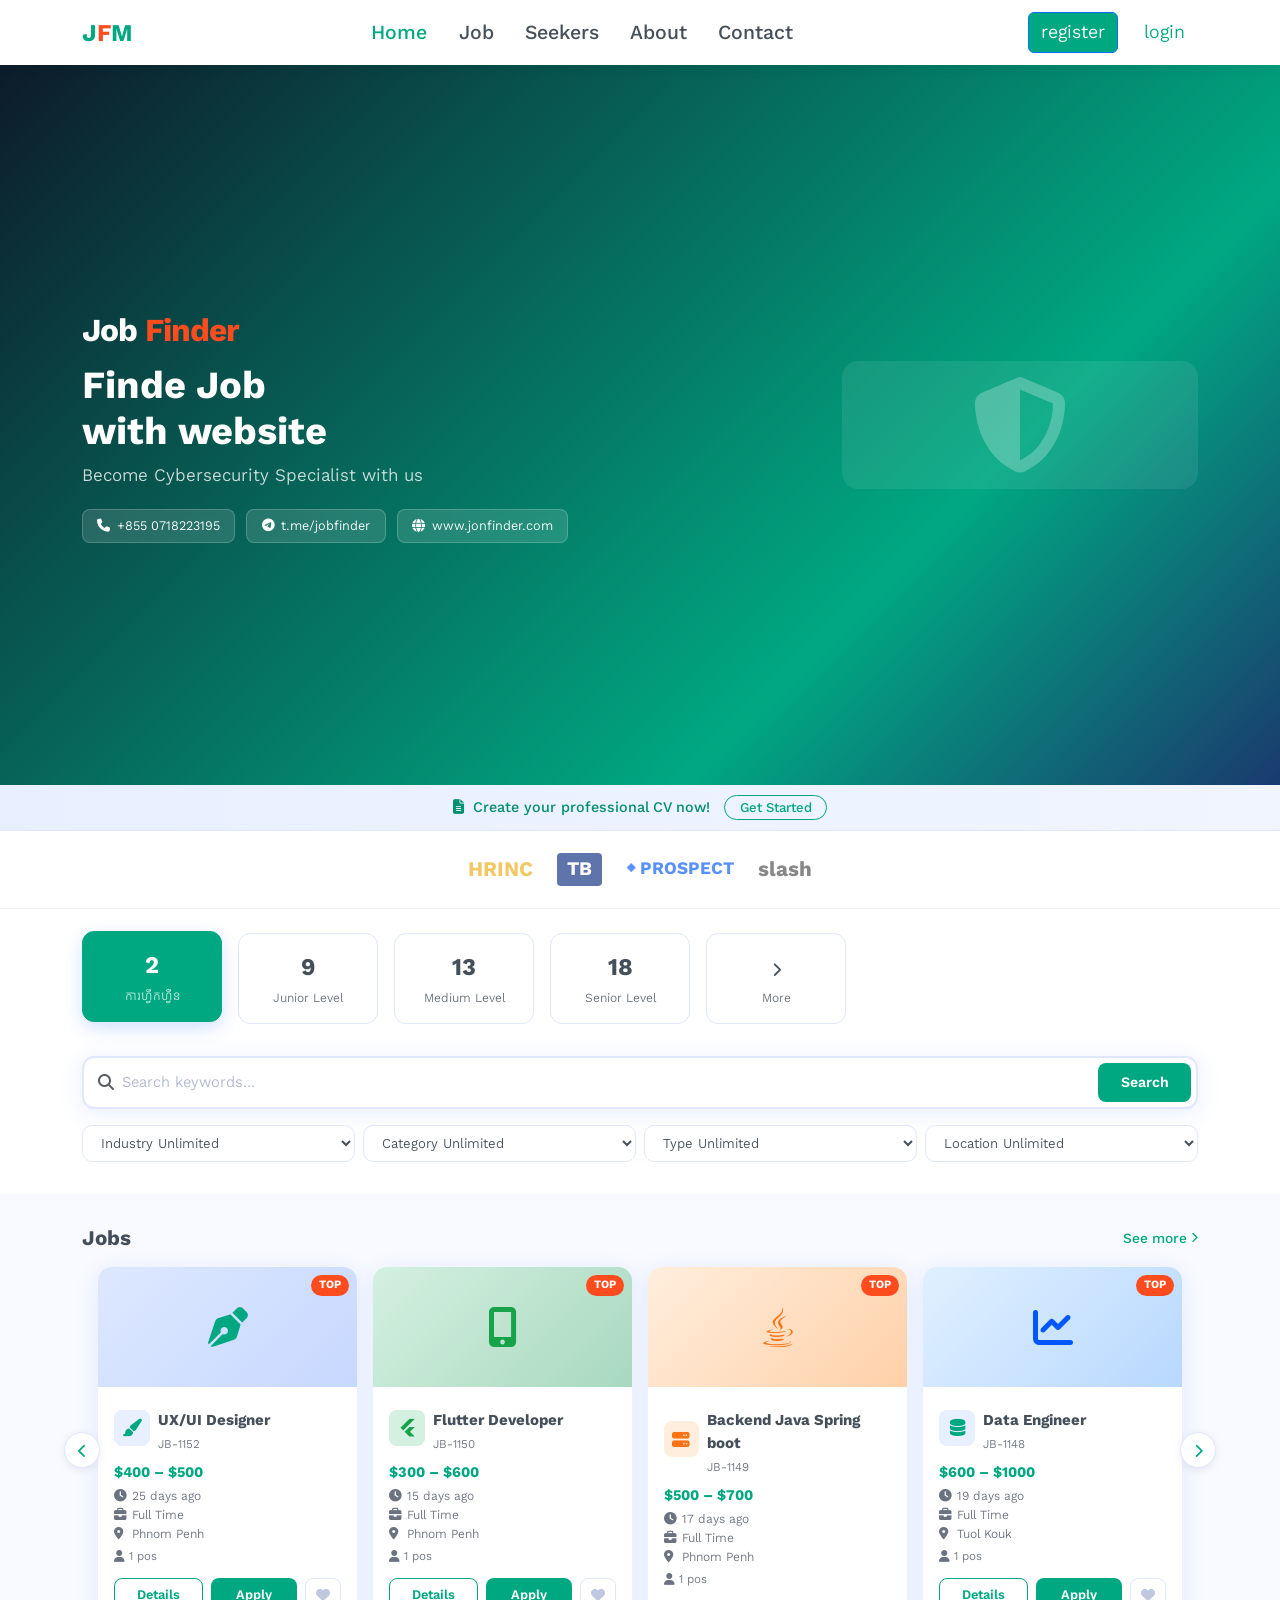
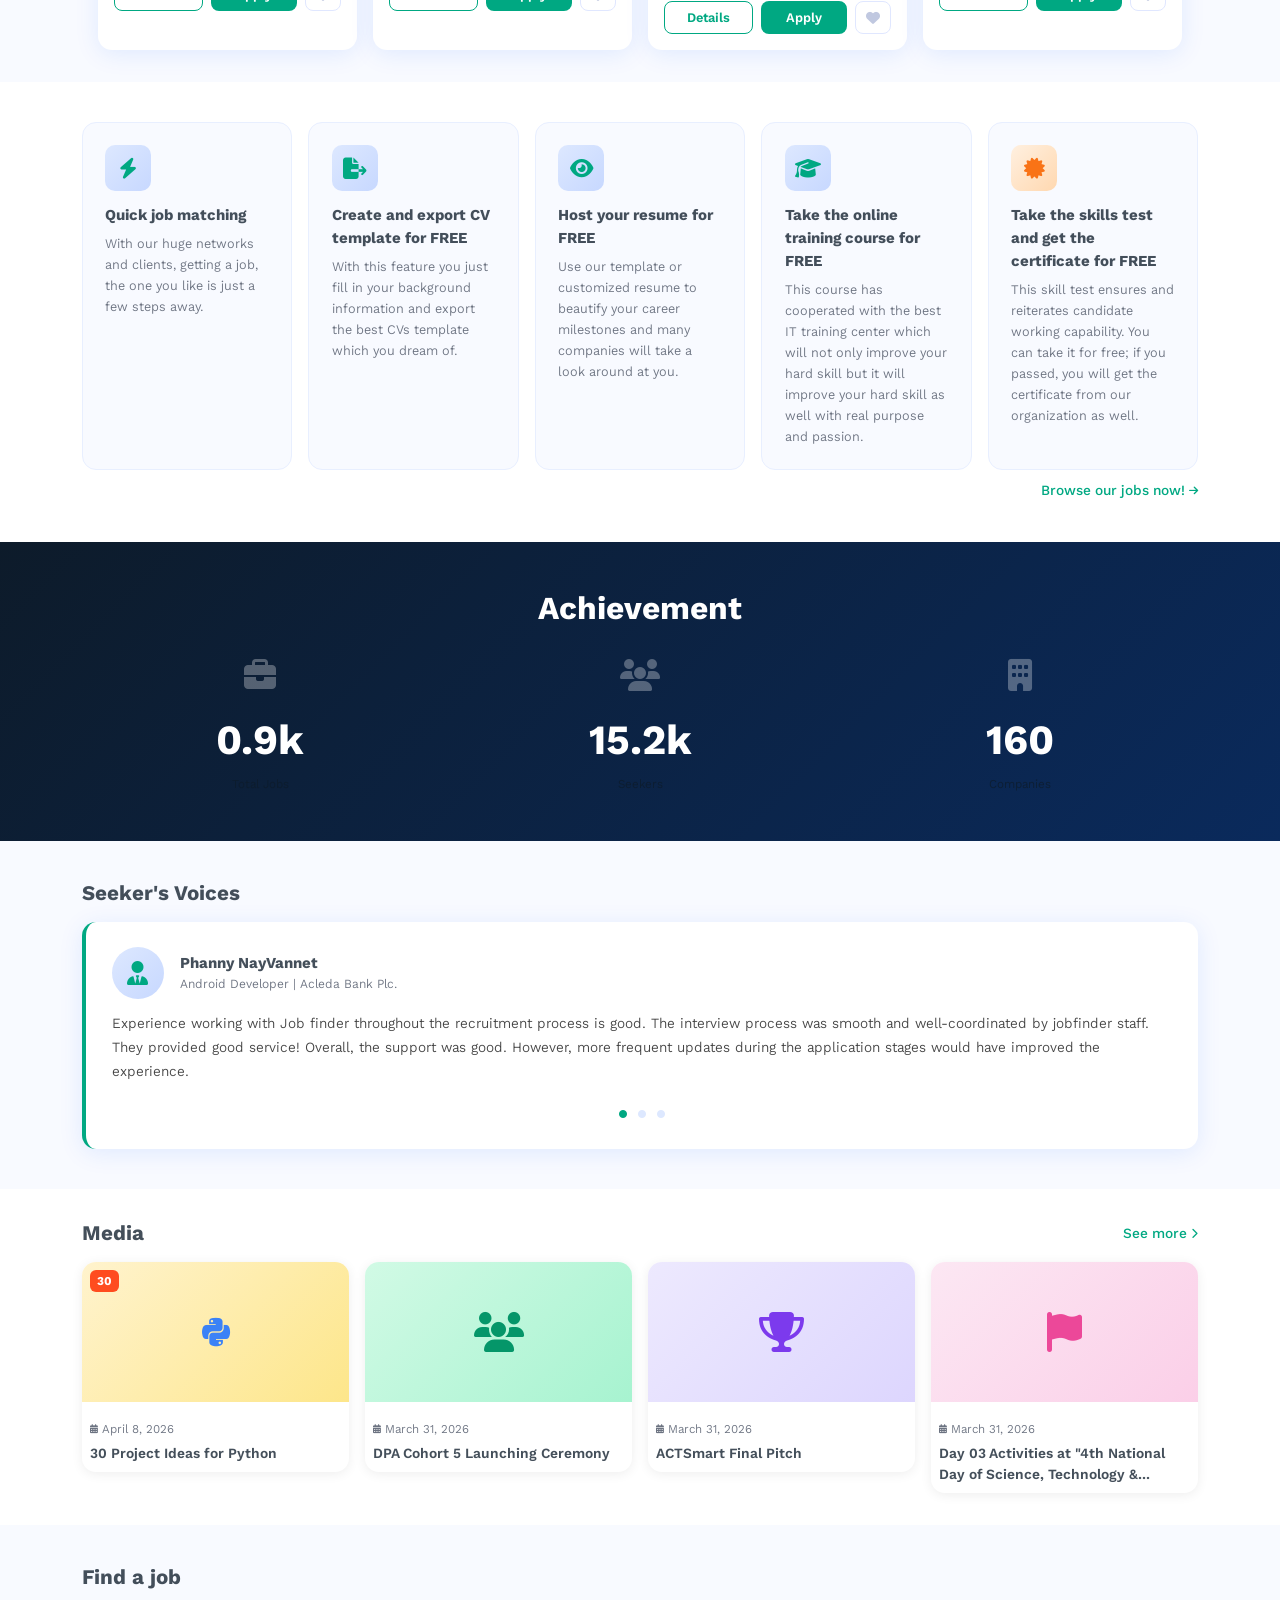
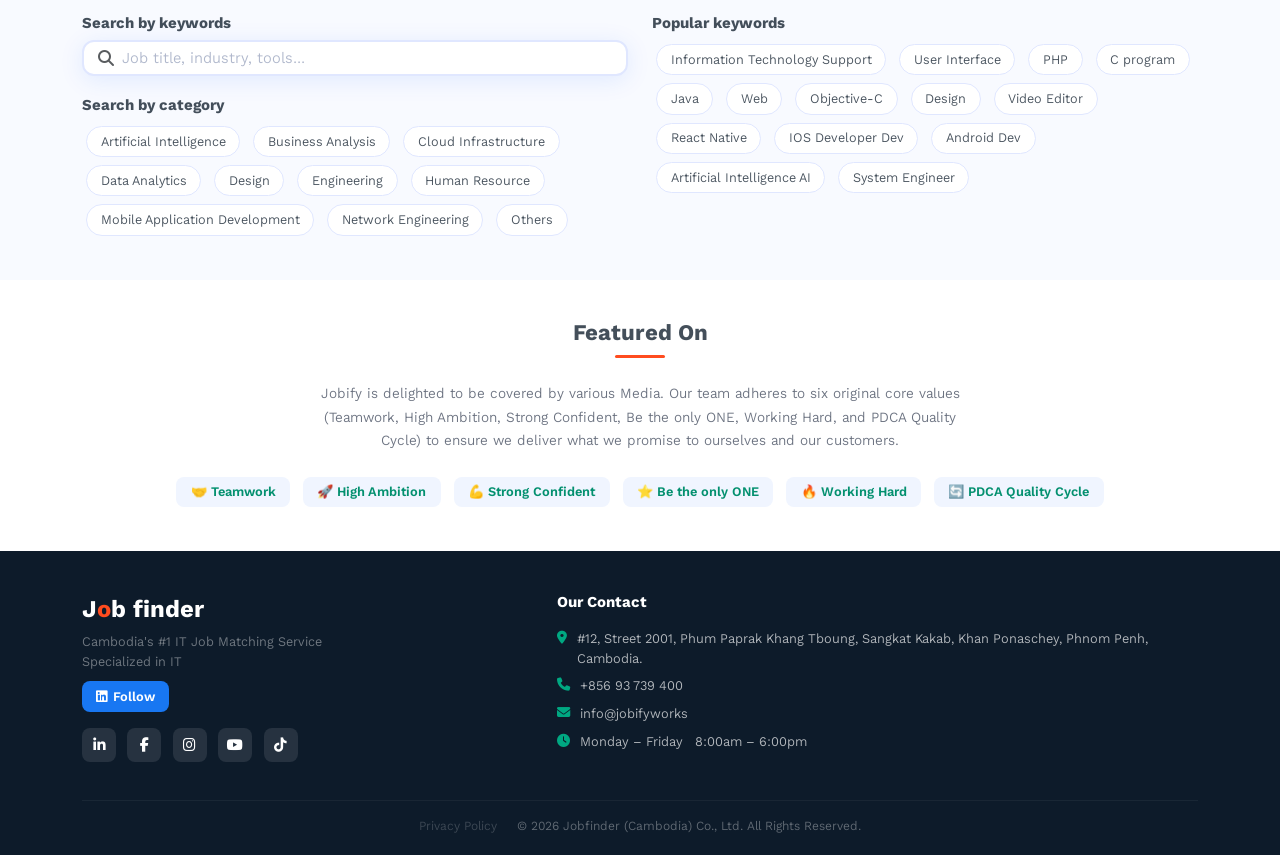
==== frontend/index.html @ 3c8d3098 "update ui" ====
<!DOCTYPE html>
<html lang="km">

<head>
  <meta charset="UTF-8" />
  <meta name="viewport" content="width=device-width, initial-scale=1.0" />
  <title>Jobfinder</title>
  <link href="https://cdn.jsdelivr.net/npm/bootstrap@5.3.3/dist/css/bootstrap.min.css" rel="stylesheet" />
  <link href="https://cdnjs.cloudflare.com/ajax/libs/font-awesome/6.5.0/css/all.min.css" rel="stylesheet" />
  <link
    href="https://fonts.googleapis.com/css2?family=Hanuman:wght@400;700;900&family=Kantumruy+Pro:wght@300;400;500;600;700&display=swap"
    rel="stylesheet" />
  <link rel="stylesheet" href="asset/css/style.css">
</head>

<body>

  <!-- ══════════════ NAVBAR ══════════════ -->
  <nav class="navbar navbar-expand-lg">
    <div class="container">
      <a class="navbar-brand" href="#">
        <span style="font-size:1.5rem;font-weight:900;color:var(--primary);">J<span
            style="color:var(--accent);">F</span>M</span>
      </a>
      <button class="navbar-toggler border-0" type="button" data-bs-toggle="collapse" data-bs-target="#navMain">
        <span class="navbar-toggler-icon"></span>
      </button>
      <div class="collapse navbar-collapse" id="navMain">
        <ul class="navbar-nav mx-auto gap-1">
          <li class="nav-item"><a class="nav-link active text-secondary fs-5" href="#">Home</a></li>
          <li class="nav-item ">
            <a class="nav-link  fs-5" href="asset/page/job.html" >Job</a>
          </li>
          <li class="nav-item ">
            <a class="nav-link fs-5 text-secondary" href="asset/page/seekers.html" >Seekers</a>
          </li>
          <li class="nav-item "><a class="nav-link fs-5" href="asset/page/about.html">About</a></li>
          <li class="nav-item fs-4"><a class="nav-link fs-5" href="asset/page/contact.html">Contact</a></li>
        </ul>
        <div class="navbar-icons d-flex align-items-center">
          <a href="#" class="btn btn-primary text-while" style="color: white !important;">register</a>
          <a href="#" class="btn text-primary">login</a>
        </div>
      </div>
    </div>
  </nav>

  <!-- ══════════════ HERO BANNER ══════════════ -->
  <section class="hero-banner">
    <div class="container">
      <div class="row align-items-center">
        <div class="col-lg-8">
          <div class="hero-logo mb-2">Job<span> Finder</span></div>
          <h1 class="hero-tagline">Finde Job<br />with website</h1>
          <p class="hero-sub mt-2">Become Cybersecurity Specialist with us</p>
          <div class="hero-info">
            <div class="hero-info-item"><i class="fas fa-phone"></i> +855 0718223195</div>
            <div class="hero-info-item"><i class="fab fa-telegram"></i> t.me/jobfinder</div>
            <div class="hero-info-item"><i class="fas fa-globe"></i> www.jonfinder.com</div>
          </div>
        </div>
        <div class="col-lg-4 text-center d-none d-lg-block">
          <div class="hero-img-block">
            <i class="fas fa-shield-halved"></i>
          </div>
        </div>
      </div>
    </div>
  </section>

  <!-- ══════════════ CV BANNER ══════════════ -->
  <div class="cv-banner">
    <i class="fas fa-file-alt me-1"></i> Create your professional CV now!
    <a href="#">Get Started</a>
  </div>

  <!-- ══════════════ PARTNERS ══════════════ -->
  <section class="partners-bar">
    <div class="container">
      <div class="d-flex align-items-center justify-content-center flex-wrap gap-4">
        <div style="font-size:1.3rem;font-weight:900;color:#e8a500;opacity:.6;">HRINC</div>
        <div
          style="font-size:1.2rem;font-weight:800;background:#1e3a8a;color:#fff;padding:2px 10px;border-radius:4px;opacity:.7;">
          TB</div>
        <div style="font-size:1.1rem;font-weight:800;color:#0057ff;opacity:.65;">◆ PROSPECT</div>
        <div style="font-size:1.3rem;font-weight:900;color:#111;opacity:.5;">slash</div>
      </div>
    </div>
  </section>

  <!-- ══════════════ CATEGORIES ══════════════ -->
  <section class="cat-pills">
    <div class="container">
      <div class="d-flex flex-wrap gap-3 justify-content-start">
        <div class="cat-pill active">
          <span class="count">2</span>
          <span class="label">ការហ្វឹកហ្វឺន</span>
        </div>
        <div class="cat-pill">
          <span class="count">9</span>
          <span class="label">Junior Level</span>
        </div>
        <div class="cat-pill">
          <span class="count">13</span>
          <span class="label">Medium Level</span>
        </div>
        <div class="cat-pill">
          <span class="count">18</span>
          <span class="label">Senior Level</span>
        </div>
        <div class="cat-pill">
          <span class="count"><i class="fas fa-chevron-right" style="font-size:.9rem"></i></span>
          <span class="label">More</span>
        </div>
      </div>
    </div>
  </section>

  <!-- ══════════════ SEARCH ══════════════ -->
  <section class="search-section">
    <div class="container">
      <div class="search-bar">
        <i class="fas fa-search text-muted me-2"></i>
        <input type="text" placeholder="Search keywords..." />
        <button class="btn-search">Search</button>
      </div>
      <div class="filter-row">
        <div class="row g-2">
          <div class="col-6 col-md-3">
            <select class="filter-select w-100">
              <option>Industry Unlimited</option>
              <option>Information Technology</option>
              <option>Finance & Banking</option>
              <option>Education</option>
            </select>
          </div>
          <div class="col-6 col-md-3">
            <select class="filter-select w-100">
              <option>Category Unlimited</option>
              <option>Software Development</option>
              <option>Data Analysis</option>
              <option>Design</option>
            </select>
          </div>
          <div class="col-6 col-md-3">
            <select class="filter-select w-100">
              <option>Type Unlimited</option>
              <option>Full Time</option>
              <option>Part Time</option>
              <option>Internship</option>
            </select>
          </div>
          <div class="col-6 col-md-3">
            <select class="filter-select w-100">
              <option>Location Unlimited</option>
              <option>Phnom Penh</option>
              <option>Siem Reap</option>
              <option>Battambang</option>
            </select>
          </div>
        </div>
      </div>
    </div>
  </section>

  <!-- ══════════════ JOBS ══════════════ -->
  <section class="jobs-section">
    <div class="container">
      <div class="d-flex align-items-center justify-content-between mb-3">
        <h2 class="section-title mb-0">Jobs</h2>
        <a href="#" class="see-more">See more <i class="fas fa-chevron-right fa-xs"></i></a>
      </div>
      <div class="jobs-carousel-wrapper px-3">
        <div class="carousel-arrow left"><i class="fas fa-chevron-left fa-sm"></i></div>
        <div class="row g-3">
          <!-- Job 1 -->
          <div class="col-6 col-md-4 col-lg-3">
            <div class="job-card">
              <div class="job-card-img">
                <i class="fas fa-pen-nib"></i>
                <span class="job-badge top">TOP</span>
              </div>
              <div class="job-card-body">
                <div class="d-flex align-items-center gap-2">
                  <div class="job-company-logo"><i class="fas fa-paint-brush"></i></div>
                  <div>
                    <div class="job-title">UX/UI Designer</div>
                    <div class="job-id">JB-1152</div>
                  </div>
                </div>
                <div class="job-salary mt-2">$400 – $500</div>
                <div class="job-meta mt-1">
                  <div><i class="fas fa-clock"></i> 25 days ago</div>
                  <div><i class="fas fa-briefcase"></i> Full Time</div>
                  <div><i class="fas fa-map-marker-alt"></i> Phnom Penh</div>
                </div>
                <div class="d-flex align-items-center gap-1 mt-1" style="font-size:.75rem;color:var(--gray)">
                  <i class="fas fa-user"></i> 1 pos
                </div>
                <div class="job-actions">
                  <button class="btn-detail">Details</button>
                  <button class="btn-apply">Apply</button>
                  <button class="heart-btn"><i class="fas fa-heart fa-sm"></i></button>
                </div>
              </div>
            </div>
          </div>
          <!-- Job 2 -->
          <div class="col-6 col-md-4 col-lg-3">
            <div class="job-card">
              <div class="job-card-img" style="background:linear-gradient(135deg,#d4f0e0,#a8d8c0);">
                <i class="fas fa-mobile-alt" style="color:#16a34a"></i>
                <span class="job-badge top">TOP</span>
              </div>
              <div class="job-card-body">
                <div class="d-flex align-items-center gap-2">
                  <div class="job-company-logo" style="background:#d4f0e0;color:#16a34a;"><i class="fab fa-flutter"></i>
                  </div>
                  <div>
                    <div class="job-title">Flutter Developer</div>
                    <div class="job-id">JB-1150</div>
                  </div>
                </div>
                <div class="job-salary mt-2">$300 – $600</div>
                <div class="job-meta mt-1">
                  <div><i class="fas fa-clock"></i> 15 days ago</div>
                  <div><i class="fas fa-briefcase"></i> Full Time</div>
                  <div><i class="fas fa-map-marker-alt"></i> Phnom Penh</div>
                </div>
                <div class="d-flex align-items-center gap-1 mt-1" style="font-size:.75rem;color:var(--gray)">
                  <i class="fas fa-user"></i> 1 pos
                </div>
                <div class="job-actions">
                  <button class="btn-detail">Details</button>
                  <button class="btn-apply">Apply</button>
                  <button class="heart-btn"><i class="fas fa-heart fa-sm"></i></button>
                </div>
              </div>
            </div>
          </div>
          <!-- Job 3 -->
          <div class="col-6 col-md-4 col-lg-3">
            <div class="job-card">
              <div class="job-card-img" style="background:linear-gradient(135deg,#ffeedd,#ffd0a8);">
                <i class="fab fa-java" style="color:#f97316"></i>
                <span class="job-badge top">TOP</span>
              </div>
              <div class="job-card-body">
                <div class="d-flex align-items-center gap-2">
                  <div class="job-company-logo" style="background:#ffeedd;color:#f97316;"><i class="fas fa-server"></i>
                  </div>
                  <div>
                    <div class="job-title">Backend Java Spring boot</div>
                    <div class="job-id">JB-1149</div>
                  </div>
                </div>
                <div class="job-salary mt-2">$500 – $700</div>
                <div class="job-meta mt-1">
                  <div><i class="fas fa-clock"></i> 17 days ago</div>
                  <div><i class="fas fa-briefcase"></i> Full Time</div>
                  <div><i class="fas fa-map-marker-alt"></i> Phnom Penh</div>
                </div>
                <div class="d-flex align-items-center gap-1 mt-1" style="font-size:.75rem;color:var(--gray)">
                  <i class="fas fa-user"></i> 1 pos
                </div>
                <div class="job-actions">
                  <button class="btn-detail">Details</button>
                  <button class="btn-apply">Apply</button>
                  <button class="heart-btn"><i class="fas fa-heart fa-sm"></i></button>
                </div>
              </div>
            </div>
          </div>
          <!-- Job 4 -->
          <div class="col-6 col-md-4 col-lg-3">
            <div class="job-card">
              <div class="job-card-img" style="background:linear-gradient(135deg,#e0f0ff,#b8d8ff);">
                <i class="fas fa-chart-line" style="color:#0057ff"></i>
                <span class="job-badge top">TOP</span>
              </div>
              <div class="job-card-body">
                <div class="d-flex align-items-center gap-2">
                  <div class="job-company-logo"><i class="fas fa-database"></i></div>
                  <div>
                    <div class="job-title">Data Engineer</div>
                    <div class="job-id">JB-1148</div>
                  </div>
                </div>
                <div class="job-salary mt-2">$600 – $1000</div>
                <div class="job-meta mt-1">
                  <div><i class="fas fa-clock"></i> 19 days ago</div>
                  <div><i class="fas fa-briefcase"></i> Full Time</div>
                  <div><i class="fas fa-map-marker-alt"></i> Tuol Kouk</div>
                </div>
                <div class="d-flex align-items-center gap-1 mt-1" style="font-size:.75rem;color:var(--gray)">
                  <i class="fas fa-user"></i> 1 pos
                </div>
                <div class="job-actions">
                  <button class="btn-detail">Details</button>
                  <button class="btn-apply">Apply</button>
                  <button class="heart-btn"><i class="fas fa-heart fa-sm"></i></button>
                </div>
              </div>
            </div>
          </div>
        </div>
        <div class="carousel-arrow right"><i class="fas fa-chevron-right fa-sm"></i></div>
      </div>
    </div>
  </section>

  <!-- ══════════════ FEATURES ══════════════ -->
  <section class="features-section">
    <div class="container">
      <div class="row g-3">
        <div class="col-6 col-md-4 col-lg">
          <div class="feature-card">
            <div class="feature-icon"><i class="fas fa-bolt"></i></div>
            <div class="feature-title">Quick job matching</div>
            <div class="feature-desc">With our huge networks and clients, getting a job, the one you like is just a few
              steps away.</div>
          </div>
        </div>
        <div class="col-6 col-md-4 col-lg">
          <div class="feature-card">
            <div class="feature-icon"><i class="fas fa-file-export"></i></div>
            <div class="feature-title">Create and export CV template for FREE</div>
            <div class="feature-desc">With this feature you just fill in your background information and export the best
              CVs template which you dream of.</div>
          </div>
        </div>
        <div class="col-6 col-md-4 col-lg">
          <div class="feature-card">
            <div class="feature-icon"><i class="fas fa-eye"></i></div>
            <div class="feature-title">Host your resume for FREE</div>
            <div class="feature-desc">Use our template or customized resume to beautify your career milestones and many
              companies will take a look around at you.</div>
          </div>
        </div>
        <div class="col-6 col-md-4 col-lg">
          <div class="feature-card">
            <div class="feature-icon"><i class="fas fa-graduation-cap"></i></div>
            <div class="feature-title">Take the online training course for FREE</div>
            <div class="feature-desc">This course has cooperated with the best IT training center which will not only
              improve your hard skill but it will improve your hard skill as well with real purpose and passion.</div>
          </div>
        </div>
        <div class="col-6 col-md-4 col-lg">
          <div class="feature-card">
            <div class="feature-icon" style="background:linear-gradient(135deg,#fff0e0,#ffd8b0);color:#f97316;"><i
                class="fas fa-certificate"></i></div>
            <div class="feature-title">Take the skills test and get the certificate for FREE</div>
            <div class="feature-desc">This skill test ensures and reiterates candidate working capability. You can take
              it for free; if you passed, you will get the certificate from our organization as well.</div>
          </div>
        </div>
      </div>
      <div class="text-end mt-2">
        <a href="#" class="see-more">Browse our jobs now! <i class="fas fa-arrow-right fa-xs"></i></a>
      </div>
    </div>
  </section>

  <!-- ══════════════ STATS ══════════════ -->
  <section class="stats-section">
    <div class="container">
      <h2 class="text-center text-white mb-4" style="font-weight:700;">Achievement</h2>
      <div class="row g-4 justify-content-center">
        <div class="col-4 col-md-4">
          <div class="stat-icon"><i class="fas fa-briefcase"></i></div>
          <div class="stat-value">1.1k</div>
          <div class="stat-label">Total Jobs</div>
        </div>
        <div class="col-4 col-md-4">
          <div class="stat-icon"><i class="fas fa-users"></i></div>
          <div class="stat-value">17.9k</div>
          <div class="stat-label">Seekers</div>
        </div>
        <div class="col-4 col-md-4">
          <div class="stat-icon"><i class="fas fa-building"></i></div>
          <div class="stat-value">189</div>
          <div class="stat-label">Companies</div>
        </div>
      </div>
    </div>
  </section>

  <!-- ══════════════ TESTIMONIAL ══════════════ -->
  <section class="testimonial-section">
    <div class="container">
      <h2 class="section-title mb-3">Seeker's Voices</h2>
      <div class="testimonial-card">
        <div class="d-flex align-items-center gap-3">
          <div class="testimonial-avatar"><i class="fas fa-user-tie"></i></div>
          <div>
            <div class="testimonial-name">Phanny NayVannet</div>
            <div class="testimonial-role">Android Developer | Acleda Bank Plc.</div>
          </div>
        </div>
        <p class="testimonial-text">
          Experience working with Job finder throughout the recruitment process is good. The interview process was smooth
          and well-coordinated by jobfinder staff. They provided good service! Overall, the support was good. However, more
          frequent updates during the application stages would have improved the experience.
        </p>
        <div class="text-center mt-2">
          <i class="fas fa-circle" style="font-size:.5rem;color:var(--primary);margin:0 3px;"></i>
          <i class="fas fa-circle" style="font-size:.5rem;color:#dde8ff;margin:0 3px;"></i>
          <i class="fas fa-circle" style="font-size:.5rem;color:#dde8ff;margin:0 3px;"></i>
        </div>
      </div>
    </div>
  </section>

  <!-- ══════════════ MEDIA ══════════════ -->
  <section class="media-section">
    <div class="container">
      <div class="d-flex align-items-center justify-content-between mb-3">
        <h2 class="section-title mb-0">Media</h2>
        <a href="#" class="see-more">See more <i class="fas fa-chevron-right fa-xs"></i></a>
      </div>
      <div class="row g-3">
        <div class="col-6 col-md-3">
          <div class="media-card">
            <div class="media-card-thumb" style="background:linear-gradient(135deg,#fff3cd,#fde68a);">
              <div
                style="position:absolute;top:8px;left:8px;background:var(--accent);color:#fff;font-size:.75rem;font-weight:700;padding:2px 7px;border-radius:6px;">
                30</div>
              <i class="fab fa-python" style="color:#3b82f6;font-size:2rem;"></i>
            </div>
            <div class="p-2">
              <div class="media-date"><i class="fas fa-calendar-alt fa-xs me-1"></i>April 8, 2026</div>
              <div class="media-title">30 Project Ideas for Python</div>
            </div>
          </div>
        </div>
        <div class="col-6 col-md-3">
          <div class="media-card">
            <div class="media-card-thumb" style="background:linear-gradient(135deg,#d1fae5,#a7f3d0);">
              <i class="fas fa-users" style="color:#059669;"></i>
            </div>
            <div class="p-2">
              <div class="media-date"><i class="fas fa-calendar-alt fa-xs me-1"></i>March 31, 2026</div>
              <div class="media-title">DPA Cohort 5 Launching Ceremony</div>
            </div>
          </div>
        </div>
        <div class="col-6 col-md-3">
          <div class="media-card">
            <div class="media-card-thumb" style="background:linear-gradient(135deg,#ede9fe,#ddd6fe);">
              <i class="fas fa-trophy" style="color:#7c3aed;"></i>
            </div>
            <div class="p-2">
              <div class="media-date"><i class="fas fa-calendar-alt fa-xs me-1"></i>March 31, 2026</div>
              <div class="media-title">ACTSmart Final Pitch</div>
            </div>
          </div>
        </div>
        <div class="col-6 col-md-3">
          <div class="media-card">
            <div class="media-card-thumb" style="background:linear-gradient(135deg,#fce7f3,#fbcfe8);">
              <i class="fas fa-flag" style="color:#ec4899;"></i>
            </div>
            <div class="p-2">
              <div class="media-date"><i class="fas fa-calendar-alt fa-xs me-1"></i>March 31, 2026</div>
              <div class="media-title">Day 03 Activities at "4th National Day of Science, Technology &...</div>
            </div>
          </div>
        </div>
      </div>
    </div>
  </section>

  <!-- ══════════════ FIND A JOB ══════════════ -->
  <section class="find-job-section">
    <div class="container">
      <h2 class="section-title mb-4">Find a job</h2>
      <div class="row g-4">
        <div class="col-md-6">
          <h5 style="font-size:.95rem;font-weight:700;">Search by keywords</h5>
          <div class="search-bar mb-3" style="border-color:#e0e7ff;">
            <i class="fas fa-search text-muted me-2"></i>
            <input type="text" placeholder="Job title, industry, tools..." />
          </div>
          <h5 style="font-size:.95rem;font-weight:700;margin-top:1.2rem;">Search by category</h5>
          <div class="mt-2">
            <a href="#" class="keyword-tag">Artificial Intelligence</a>
            <a href="#" class="keyword-tag">Business Analysis</a>
            <a href="#" class="keyword-tag">Cloud Infrastructure</a>
            <a href="#" class="keyword-tag">Data Analytics</a>
            <a href="#" class="keyword-tag">Design</a>
            <a href="#" class="keyword-tag">Engineering</a>
            <a href="#" class="keyword-tag">Human Resource</a>
            <a href="#" class="keyword-tag">Mobile Application Development</a>
            <a href="#" class="keyword-tag">Network Engineering</a>
            <a href="#" class="keyword-tag">Others</a>
          </div>
        </div>
        <div class="col-md-6">
          <h5 style="font-size:.95rem;font-weight:700;">Popular keywords</h5>
          <div class="mt-2">
            <a href="#" class="keyword-tag">Information Technology Support</a>
            <a href="#" class="keyword-tag">User Interface</a>
            <a href="#" class="keyword-tag">PHP</a>
            <a href="#" class="keyword-tag">C program</a>
            <a href="#" class="keyword-tag">Java</a>
            <a href="#" class="keyword-tag">Web</a>
            <a href="#" class="keyword-tag">Objective-C</a>
            <a href="#" class="keyword-tag">Design</a>
            <a href="#" class="keyword-tag">Video Editor</a>
            <a href="#" class="keyword-tag">React Native</a>
            <a href="#" class="keyword-tag">IOS Developer Dev</a>
            <a href="#" class="keyword-tag">Android Dev</a>
            <a href="#" class="keyword-tag">Artificial Intelligence AI</a>
            <a href="#" class="keyword-tag">System Engineer</a>
          </div>
        </div>
      </div>
    </div>
  </section>

  <!-- ══════════════ FEATURED ON ══════════════ -->
  <section class="featured-section">
    <div class="container">
      <h2 class="featured-title">Featured On</h2>
      <p class="featured-text">Jobify is delighted to be covered by various Media. Our team adheres to six original core
        values (Teamwork, High Ambition, Strong Confident, Be the only ONE, Working Hard, and PDCA Quality Cycle) to
        ensure we deliver what we promise to ourselves and our customers.</p>
      <div class="values-row">
        <span class="value-tag">🤝 Teamwork</span>
        <span class="value-tag">🚀 High Ambition</span>
        <span class="value-tag">💪 Strong Confident</span>
        <span class="value-tag">⭐ Be the only ONE</span>
        <span class="value-tag">🔥 Working Hard</span>
        <span class="value-tag">🔄 PDCA Quality Cycle</span>
      </div>
    </div>
  </section>

  <!-- ══════════════ FOOTER ══════════════ -->
  <footer>
    <div class="container">
      <div class="row g-4">
        <div class="col-md-5">
          <div class="footer-brand">J<span>o</span>b finder</div>
          <div class="footer-tagline">Cambodia's #1 IT Job Matching Service<br />Specialized in IT</div>
          <button class="btn-follow"><i class="fab fa-linkedin"></i> Follow</button>
          <div class="footer-social mt-3">
            <a href="#"><i class="fab fa-linkedin-in"></i></a>
            <a href="#"><i class="fab fa-facebook-f"></i></a>
            <a href="#"><i class="fab fa-instagram"></i></a>
            <a href="#"><i class="fab fa-youtube"></i></a>
            <a href="#"><i class="fab fa-tiktok"></i></a>
          </div>
        </div>
        <div class="col-md-7">
          <div class="footer-title">Our Contact</div>
          <ul class="list-unstyled footer-contact">
            <li>
              <i class="fas fa-map-marker-alt"></i>
              <span>#12, Street 2001, Phum Paprak Khang Tboung, Sangkat Kakab, Khan Ponaschey, Phnom Penh,
                Cambodia.</span>
            </li>
            <li>
              <i class="fas fa-phone"></i>
              <span>+856 93 739 400</span>
            </li>
            <li>
              <i class="fas fa-envelope"></i>
              <span>info@jobifyworks</span>
            </li>
            <li>
              <i class="fas fa-clock"></i>
              <span>Monday – Friday &nbsp; 8:00am – 6:00pm</span>
            </li>
          </ul>
        </div>
      </div>
      <div class="footer-bottom">
        <a href="#" style="color:rgba(255,255,255,.4);text-decoration:none;margin-right:1rem;">Privacy Policy</a>
        © 2026 Jobfinder (Cambodia) Co., Ltd. All Rights Reserved.
      </div>
    </div>
  </footer>

  <script src="https://cdn.jsdelivr.net/npm/bootstrap@5.3.3/dist/js/bootstrap.bundle.min.js"></script>
  <script src="asset/js/script.js"></script>
</body>

</html>
---- frontend/asset/css/style.css ----
:root {
  --primary: #00a882;
  --primary-dark: #03906f;
  --accent: #ff4c1f;
  --dark: #0d1b2ac5;
  --light: #f4f7ff;
  --gray: #6b7280;
  --card-shadow: 0 4px 24px rgba(0, 87, 255, 0.1);
  --radius: 14px;
}
/* -----------------set by sothatt */

.text-primary {
  color: var(--primary) !important;
}
.bg-primary {
  background-color: var(--primary) !important;
}
.btn-primary {
  background-color: var(--primary) !important;
}
.btn-outline-primary {
  background-color: var(--primary);
}

* {
  box-sizing: border-box;
  margin: 0;
  padding: 0;
}

body {
  font-family: "Kantumruy Pro", "Hanuman", sans-serif;
  background: #fff;
  color: var(--dark);
}

/* ── NAVBAR ── */
.navbar {
  background: #fff;
  box-shadow: 0 2px 16px rgba(0, 0, 0, 0.06);
  padding: 0.6rem 0;
  position: sticky;
  top: 0;
  z-index: 1000;
}
.navbar-brand img {
  height: 40px;
}
.nav-link {
  font-weight: 500;
  font-size: 0.9rem;
  color: var(--dark) !important;
  padding: 0.4rem 0.85rem !important;
  transition: color 0.2s;
}
.nav-link:hover,
.nav-link.active {
  color: var(--primary) !important;
}
.navbar-icons a {
  color: var(--gray);
  font-size: 1.15rem;
  margin-left: 0.8rem;
  transition: color 0.2s;
}
.navbar-icons a:hover {
  color: var(--primary);
}

/* ── HERO BANNER ── */
.hero-banner {
  background: linear-gradient(135deg, #0d1b2a 0%, #00a882 70%, #1a3a6e 100%);
  min-height: 80vh;
  position: relative;
  overflow: hidden;
  display: flex;
  align-items: center;
  padding: 2.5rem 0;
}
.hero-banner::before {
  content: "";
  position: absolute;
  inset: 0;
  /* background: url("data:image/svg+xml,%3Csvg width='60' height='60' viewBox='0 0 60 60' xmlns='http://www.w3.org/2000/svg'%3E%3Cg fill='none' fill-rule='evenodd'%3E%3Cg fill='%23ffffff' fill-opacity='0.03'%3E%3Cpath d='M36 34v-4h-2v4h-4v2h4v4h2v-4h4v-2h-4zm0-30V0h-2v4h-4v2h4v4h2V6h4V4h-4zM6 34v-4H4v4H0v2h4v4h2v-4h4v-2H6zM6 4V0H4v4H0v2h4v4h2V6h4V4H6z'/%3E%3C/g%3E%3C/g%3E%3C/svg%3E"); */
}
.hero-logo {
  font-size: 2rem;
  font-weight: 900;
  color: #fff;
  letter-spacing: -1px;
}
.hero-logo span {
  color: var(--accent);
}
.hero-tagline {
  font-size: 2.4rem;
  font-weight: 700;
  color: #fff;
  line-height: 1.2;
}
.hero-sub {
  color: rgba(255, 255, 255, 0.8);
  font-size: 1.1rem;
}
.hero-info {
  display: flex;
  flex-wrap: wrap;
  gap: 0.7rem;
  margin-top: 1.2rem;
}
.hero-info-item {
  background: rgba(255, 255, 255, 0.13);
  border: 1px solid rgba(255, 255, 255, 0.2);
  border-radius: 8px;
  padding: 0.4rem 0.9rem;
  color: #fff;
  font-size: 0.82rem;
  display: flex;
  align-items: center;
  gap: 0.4rem;
  backdrop-filter: blur(6px);
}
.hero-img-block {
  background: rgba(255, 255, 255, 0.08);
  border-radius: 16px;
  padding: 1rem;
  display: flex;
  align-items: center;
  justify-content: center;
  font-size: 6rem;
  color: rgba(255, 255, 255, 0.25);
}

/* ── CV BANNER ── */
.cv-banner {
  background: linear-gradient(90deg, #e8efff 0%, #f0f5ff 100%);
  border-bottom: 1px solid #dde8ff;
  padding: 0.7rem 0;
  text-align: center;
  font-size: 0.92rem;
  color: var(--primary-dark);
  font-weight: 500;
}
.cv-banner a {
  color: var(--primary);
  text-decoration: none;
  border: 1.5px solid var(--primary);
  border-radius: 20px;
  padding: 0.25rem 0.9rem;
  margin-left: 0.6rem;
  font-size: 0.84rem;
  transition: all 0.2s;
}
.cv-banner a:hover {
  background: var(--primary);
  color: #fff;
}

/* ── PARTNERS ── */
.partners-bar {
  background: #fff;
  padding: 1.4rem 0;
  border-bottom: 1px solid #f0f0f0;
}
.partner-logo {
  height: 34px;
  opacity: 0.55;
  transition: opacity 0.2s;
  filter: grayscale(1);
}
.partner-logo:hover {
  opacity: 1;
  filter: none;
}

/* ── CATEGORY PILLS ── */
.cat-pills {
  padding: 1.5rem 0 0.5rem;
}
.cat-pill {
  background: #fff;
  border: 1.5px solid #e0e7ff;
  border-radius: 12px;
  padding: 0.9rem 1.2rem;
  text-align: center;
  cursor: pointer;
  transition: all 0.2s;
  min-width: 140px;
}
.cat-pill:hover,
.cat-pill.active {
  background: var(--primary);
  border-color: var(--primary);
  color: #fff;
  transform: translateY(-2px);
  box-shadow: 0 6px 18px rgba(0, 87, 255, 0.18);
}
.cat-pill .count {
  font-size: 1.5rem;
  font-weight: 700;
  display: block;
}
.cat-pill .label {
  font-size: 0.78rem;
  opacity: 0.8;
}

/* ── SEARCH BAR ── */
.search-section {
  background: #fff;
  padding: 1.5rem 0 2rem;
}
.search-bar {
  background: #fff;
  border: 2px solid #e0e7ff;
  border-radius: 12px;
  overflow: hidden;
  display: flex;
  align-items: center;
  padding: 0.3rem 0.3rem 0.3rem 0.9rem;
  box-shadow: var(--card-shadow);
  transition: border-color 0.2s;
}
.search-bar:focus-within {
  border-color: var(--primary);
}
.search-bar input {
  border: none;
  outline: none;
  flex: 1;
  font-family: inherit;
  font-size: 0.95rem;
  color: var(--dark);
}
.search-bar input::placeholder {
  color: #b0b8cc;
}
.search-bar .btn-search {
  background: var(--primary);
  color: #fff;
  border: none;
  border-radius: 8px;
  padding: 0.55rem 1.4rem;
  font-weight: 600;
  font-size: 0.9rem;
  cursor: pointer;
  transition: background 0.2s;
}
.search-bar .btn-search:hover {
  background: var(--primary-dark);
}
.filter-row {
  margin-top: 1rem;
}
.filter-select {
  background: #fff;
  border: 1.5px solid #e0e7ff;
  border-radius: 10px;
  padding: 0.5rem 0.9rem;
  font-family: inherit;
  font-size: 0.85rem;
  color: var(--dark);
  cursor: pointer;
  outline: none;
  transition: border-color 0.2s;
}
.filter-select:focus {
  border-color: var(--primary);
}

/* ── SECTION TITLES ── */
.section-title {
  font-size: 1.3rem;
  font-weight: 700;
  color: var(--dark);
}
.see-more {
  color: var(--primary);
  font-size: 0.88rem;
  text-decoration: none;
  font-weight: 500;
}
.see-more:hover {
  text-decoration: underline;
}

/* ── JOB CARDS ── */
.jobs-section {
  background: #f8faff;
  padding: 2rem 0;
}
.job-card {
  background: #fff;
  border-radius: var(--radius);
  overflow: hidden;
  box-shadow: var(--card-shadow);
  transition:
    transform 0.2s,
    box-shadow 0.2s;
  height: 100%;
}
.job-card:hover {
  transform: translateY(-4px);
  box-shadow: 0 12px 36px rgba(0, 87, 255, 0.14);
}
.job-card-img {
  width: 100%;
  height: 120px;
  object-fit: cover;
  background: linear-gradient(135deg, #dde8ff, #c7d8ff);
  display: flex;
  align-items: center;
  justify-content: center;
  font-size: 2.5rem;
  color: var(--primary);
  position: relative;
}
.job-badge {
  position: absolute;
  top: 8px;
  right: 8px;
  background: var(--accent);
  color: #fff;
  font-size: 0.7rem;
  font-weight: 700;
  padding: 2px 8px;
  border-radius: 20px;
}
.job-badge.top {
  background: var(--accent);
}
.job-card-body {
  padding: 1rem;
}
.job-company-logo {
  width: 36px;
  height: 36px;
  background: #e8efff;
  border-radius: 8px;
  display: flex;
  align-items: center;
  justify-content: center;
  font-size: 1.1rem;
  color: var(--primary);
}
.job-title {
  font-weight: 700;
  font-size: 0.95rem;
  color: var(--dark);
  margin: 0.4rem 0 0.2rem;
}
.job-id {
  font-size: 0.75rem;
  color: var(--gray);
}
.job-salary {
  color: var(--primary);
  font-weight: 700;
  font-size: 0.92rem;
}
.job-meta {
  font-size: 0.78rem;
  color: var(--gray);
}
.job-meta i {
  width: 14px;
}
.job-actions {
  display: flex;
  gap: 0.5rem;
  margin-top: 0.8rem;
}
.btn-detail {
  flex: 1;
  border: 1.5px solid var(--primary);
  color: var(--primary);
  background: #fff;
  border-radius: 8px;
  padding: 0.35rem 0;
  font-size: 0.82rem;
  font-weight: 600;
  cursor: pointer;
  transition: all 0.2s;
}
.btn-detail:hover {
  background: var(--primary);
  color: #fff;
}
.btn-apply {
  flex: 1;
  background: var(--primary);
  color: #fff;
  border: none;
  border-radius: 8px;
  padding: 0.35rem 0;
  font-size: 0.82rem;
  font-weight: 600;
  cursor: pointer;
  transition: background 0.2s;
}
.btn-apply:hover {
  background: var(--primary-dark);
}
.heart-btn {
  background: none;
  border: 1.5px solid #e0e7ff;
  border-radius: 8px;
  width: 36px;
  display: flex;
  align-items: center;
  justify-content: center;
  color: #c0c8e0;
  cursor: pointer;
  transition: all 0.2s;
}
.heart-btn:hover {
  border-color: var(--accent);
  color: var(--accent);
}

/* ── FEATURES ── */
.features-section {
  background: #fff;
  padding: 2.5rem 0;
}
.feature-card {
  background: #f8faff;
  border-radius: var(--radius);
  padding: 1.4rem;
  border: 1.5px solid #e8efff;
  height: 100%;
  transition: all 0.2s;
}
.feature-card:hover {
  border-color: var(--primary);
  box-shadow: var(--card-shadow);
  transform: translateY(-2px);
}
.feature-icon {
  width: 46px;
  height: 46px;
  background: linear-gradient(135deg, #dde8ff, #c7d8ff);
  border-radius: 10px;
  display: flex;
  align-items: center;
  justify-content: center;
  font-size: 1.3rem;
  color: var(--primary);
  margin-bottom: 0.8rem;
}
.feature-title {
  font-weight: 700;
  font-size: 0.95rem;
  margin-bottom: 0.4rem;
}
.feature-desc {
  font-size: 0.82rem;
  color: var(--gray);
  line-height: 1.6;
}

/* ── STATS ── */
.stats-section {
  background: linear-gradient(135deg, #0d1b2a 0%, #0a2a5c 100%);
  padding: 3rem 0;
  text-align: center;
}
.stat-value {
  font-size: 2.6rem;
  font-weight: 900;
  color: #fff;
}
.stat-label {
  color: rgba(255, 255, 255, 0.65);
  font-size: 0.88rem;
  margin-top: 0.2rem;
}
.stat-icon {
  font-size: 2rem;
  color: rgba(255, 255, 255, 0.3);
  margin-bottom: 0.6rem;
}

/* ── TESTIMONIAL ── */
.testimonial-section {
  background: #f8faff;
  padding: 2.5rem 0;
}
.testimonial-card {
  background: #fff;
  border-radius: var(--radius);
  padding: 1.6rem;
  box-shadow: var(--card-shadow);
  border-left: 4px solid var(--primary);
}
.testimonial-avatar {
  width: 52px;
  height: 52px;
  border-radius: 50%;
  background: linear-gradient(135deg, #dde8ff, #c7d8ff);
  display: flex;
  align-items: center;
  justify-content: center;
  font-size: 1.5rem;
  color: var(--primary);
}
.testimonial-name {
  font-weight: 700;
  font-size: 0.95rem;
}
.testimonial-role {
  font-size: 0.78rem;
  color: var(--gray);
}
.testimonial-text {
  font-size: 0.88rem;
  color: #444;
  line-height: 1.7;
  margin-top: 0.8rem;
}

/* ── MEDIA ── */
.media-section {
  background: #fff;
  padding: 2rem 0;
}
.media-card {
  border-radius: var(--radius);
  overflow: hidden;
  box-shadow: 0 2px 12px rgba(0, 0, 0, 0.07);
  transition: transform 0.2s;
}
.media-card:hover {
  transform: translateY(-3px);
}
.media-card-thumb {
  height: 140px;
  background: linear-gradient(135deg, #dde8ff, #a8bfff);
  display: flex;
  align-items: center;
  justify-content: center;
  font-size: 2.5rem;
  color: var(--primary);
  position: relative;
}
.media-date {
  font-size: 0.75rem;
  color: var(--gray);
  margin-top: 0.6rem;
}
.media-title {
  font-weight: 600;
  font-size: 0.88rem;
  margin-top: 0.3rem;
  line-height: 1.5;
}

/* ── FIND JOB ── */
.find-job-section {
  background: #f8faff;
  padding: 2.5rem 0;
}
.keyword-tag {
  display: inline-block;
  background: #fff;
  border: 1.5px solid #e0e7ff;
  border-radius: 20px;
  padding: 0.3rem 0.85rem;
  font-size: 0.82rem;
  color: var(--dark);
  margin: 0.25rem;
  cursor: pointer;
  transition: all 0.2s;
  text-decoration: none;
}
.keyword-tag:hover {
  background: var(--primary);
  border-color: var(--primary);
  color: #fff;
}

/* ── FEATURED ON ── */
.featured-section {
  background: #fff;
  padding: 2.5rem 0;
  text-align: center;
}
.featured-title {
  font-size: 1.4rem;
  font-weight: 700;
  position: relative;
  display: inline-block;
}
.featured-title::after {
  content: "";
  display: block;
  width: 50px;
  height: 3px;
  background: var(--accent);
  margin: 0.5rem auto 0;
  border-radius: 2px;
}
.featured-text {
  font-size: 0.88rem;
  color: var(--gray);
  max-width: 640px;
  margin: 1rem auto 0;
  line-height: 1.7;
}
.values-row {
  margin-top: 1.2rem;
}
.value-tag {
  display: inline-block;
  background: #f0f5ff;
  color: var(--primary-dark);
  border-radius: 8px;
  padding: 0.35rem 0.9rem;
  font-size: 0.82rem;
  font-weight: 600;
  margin: 0.25rem;
}

/* ── FOOTER ── */
footer {
  background: #0d1b2a;
  color: rgba(255, 255, 255, 0.7);
  padding: 2.5rem 0 1.2rem;
}
.footer-brand {
  font-size: 1.5rem;
  font-weight: 900;
  color: #fff;
}
.footer-brand span {
  color: var(--accent);
}
.footer-tagline {
  font-size: 0.82rem;
  opacity: 0.6;
  margin-top: 0.3rem;
}
.footer-social a {
  display: inline-flex;
  align-items: center;
  justify-content: center;
  width: 34px;
  height: 34px;
  background: rgba(255, 255, 255, 0.1);
  border-radius: 8px;
  color: #fff;
  font-size: 0.9rem;
  margin-right: 0.4rem;
  transition: background 0.2s;
  text-decoration: none;
}
.footer-social a:hover {
  background: var(--primary);
}
.footer-title {
  color: #fff;
  font-weight: 700;
  font-size: 0.95rem;
  margin-bottom: 0.9rem;
}
.footer-contact {
  font-size: 0.83rem;
}
.footer-contact li {
  margin-bottom: 0.5rem;
  display: flex;
  align-items: flex-start;
  gap: 0.6rem;
}
.footer-contact i {
  color: var(--primary);
  margin-top: 2px;
  flex-shrink: 0;
}
.footer-bottom {
  border-top: 1px solid rgba(255, 255, 255, 0.1);
  margin-top: 2rem;
  padding-top: 1rem;
  font-size: 0.78rem;
  opacity: 0.5;
  text-align: center;
}

/* ── CAROUSEL ARROWS ── */
.jobs-carousel-wrapper {
  position: relative;
}
.carousel-arrow {
  position: absolute;
  top: 50%;
  transform: translateY(-50%);
  width: 36px;
  height: 36px;
  background: #fff;
  border: 1.5px solid #e0e7ff;
  border-radius: 50%;
  display: flex;
  align-items: center;
  justify-content: center;
  cursor: pointer;
  z-index: 10;
  color: var(--primary);
  box-shadow: 0 2px 10px rgba(0, 0, 0, 0.08);
  transition: all 0.2s;
}
.carousel-arrow:hover {
  background: var(--primary);
  color: #fff;
  border-color: var(--primary);
}
.carousel-arrow.left {
  left: -18px;
}
.carousel-arrow.right {
  right: -18px;
}

/* ── FOLLOW BUTTON ── */
.btn-follow {
  background: #1877f2;
  color: #fff;
  border: none;
  border-radius: 8px;
  padding: 0.35rem 0.9rem;
  font-size: 0.82rem;
  font-weight: 600;
  cursor: pointer;
  display: inline-flex;
  align-items: center;
  gap: 0.35rem;
  margin-top: 0.6rem;
}

@media (max-width: 768px) {
  .hero-tagline {
    font-size: 1.6rem;
  }
  .cat-pill {
    min-width: 110px;
  }
}

/* ----------------page job */
/* ── HERO BANNER ── */
.jobs-hero {
  background: linear-gradient(135deg, #1a2332 0%, #0f4c35 100%);
  padding: 60px 0 50px;
  position: relative;
  overflow: hidden;
}
.jobs-hero::after {
  content: "";
  position: absolute;
  inset: 0;
  background: url("data:image/svg+xml,%3Csvg width='60' height='60' viewBox='0 0 60 60' xmlns='http://www.w3.org/2000/svg'%3E%3Cg fill='none' fill-rule='evenodd'%3E%3Cg fill='%2300b894' fill-opacity='0.06'%3E%3Cpath d='M36 34v-4h-2v4h-4v2h4v4h2v-4h4v-2h-4zm0-30V0h-2v4h-4v2h4v4h2V6h4V4h-4zM6 34v-4H4v4H0v2h4v4h2v-4h4v-2H6zM6 4V0H4v4H0v2h4v4h2V6h4V4H6z'/%3E%3C/g%3E%3C/g%3E%3C/svg%3E");
  pointer-events: none;
}
.jobs-hero h1 {
  color: #fff;
  font-weight: 800;
  font-size: 2.1rem;
}
.jobs-hero p {
  color: rgba(255, 255, 255, 0.65);
  font-size: 0.95rem;
}
.hero-badge {
  display: inline-flex;
  align-items: center;
  gap: 6px;
  background: rgba(0, 184, 148, 0.15);
  border: 1px solid rgba(0, 184, 148, 0.35);
  border-radius: 20px;
  padding: 4px 14px;
  color: var(--brand);
  font-size: 0.8rem;
  font-weight: 600;
  margin-bottom: 14px;
}

/* ── SEARCH BAR ── */
.search-wrap {
  background: #fff;
  border-radius: 14px;
  box-shadow: 0 4px 24px rgba(0, 0, 0, 0.1);
  padding: 20px 24px;
  margin-top: 28px;
}
.search-wrap .form-control,
.search-wrap .form-select {
  border: 1px solid var(--border);
  border-radius: 10px;
  font-size: 0.88rem;
  padding: 10px 14px;
  color: var(--dark);
}
.search-wrap .form-control:focus,
.search-wrap .form-select:focus {
  border-color: var(--brand);
  box-shadow: 0 0 0 3px rgba(0, 184, 148, 0.12);
}
.btn-search {
  background: var(--brand);
  color: #fff;
  border: none;
  border-radius: 10px;
  font-weight: 700;
  padding: 10px 28px;
  transition: background 0.2s;
}
.btn-search:hover {
  background: var(--brand-dk);
  color: #fff;
}

/* ── STATS STRIP ── */
.stats-strip {
  background: #fff;
  border-bottom: 1px solid var(--border);
}
.stat-item {
  padding: 14px 24px;
  border-right: 1px solid var(--border);
}
.stat-item:last-child {
  border-right: none;
}
.stat-num {
  font-size: 1.3rem;
  font-weight: 800;
  color: var(--dark);
}
.stat-label {
  font-size: 0.75rem;
  color: var(--muted);
  margin-top: 2px;
}
.stat-tag {
  background: var(--brand);
  color: #fff;
  border-radius: 8px;
  font-size: 0.75rem;
  font-weight: 700;
  padding: 3px 10px;
}

/* ── SIDEBAR FILTERS ── */
.filter-card {
  background: #fff;
  border-radius: 14px;
  border: 1px solid var(--border);
  padding: 22px;
  position: sticky;
  top: 80px;
}
.filter-card h6 {
  font-weight: 700;
  font-size: 0.85rem;
  color: var(--dark);
  margin-bottom: 12px;
}
.filter-card .form-check-label {
  font-size: 0.85rem;
  color: #3e4d60;
}
.filter-card .form-check-input:checked {
  background-color: var(--brand);
  border-color: var(--brand);
}
.filter-section {
  border-top: 1px solid var(--border);
  padding-top: 16px;
  margin-top: 16px;
}
.tag-filter {
  display: inline-block;
  background: var(--light-bg);
  border: 1px solid var(--border);
  border-radius: 20px;
  padding: 4px 12px;
  font-size: 0.78rem;
  color: var(--muted);
  cursor: pointer;
  margin: 3px 2px;
  transition: all 0.18s;
}
.tag-filter:hover,
.tag-filter.active {
  background: var(--brand);
  color: #fff;
  border-color: var(--brand);
}
.btn-clear {
  font-size: 0.78rem;
  color: var(--muted);
  text-decoration: underline;
  background: none;
  border: none;
  cursor: pointer;
}

/* -------about page */
.about-hero {
  background: linear-gradient(135deg, #1a2332 0%, #1e9c6c 100%);
  padding: 60px 0 50px;
  position: relative;
  overflow: hidden;
}
.about-hero::after {
  content: "";
  position: absolute;
  inset: 0;
  background: url("data:image/svg+xml,%3Csvg width='60' height='60' viewBox='0 0 60 60' xmlns='http://www.w3.org/2000/svg'%3E%3Cg fill='none' fill-rule='evenodd'%3E%3Cg fill='%2300b894' fill-opacity='0.06'%3E%3Cpath d='M36 34v-4h-2v4h-4v2h4v4h2v-4h4v-2h-4zm0-30V0h-2v4h-4v2h4v4h2V6h4V4h-4zM6 34v-4H4v4H0v2h4v4h2v-4h4v-2H6zM6 4V0H4v4H0v2h4v4h2V6h4V4H6z'/%3E%3C/g%3E%3C/g%3E%3C/svg%3E");
  pointer-events: none;
}
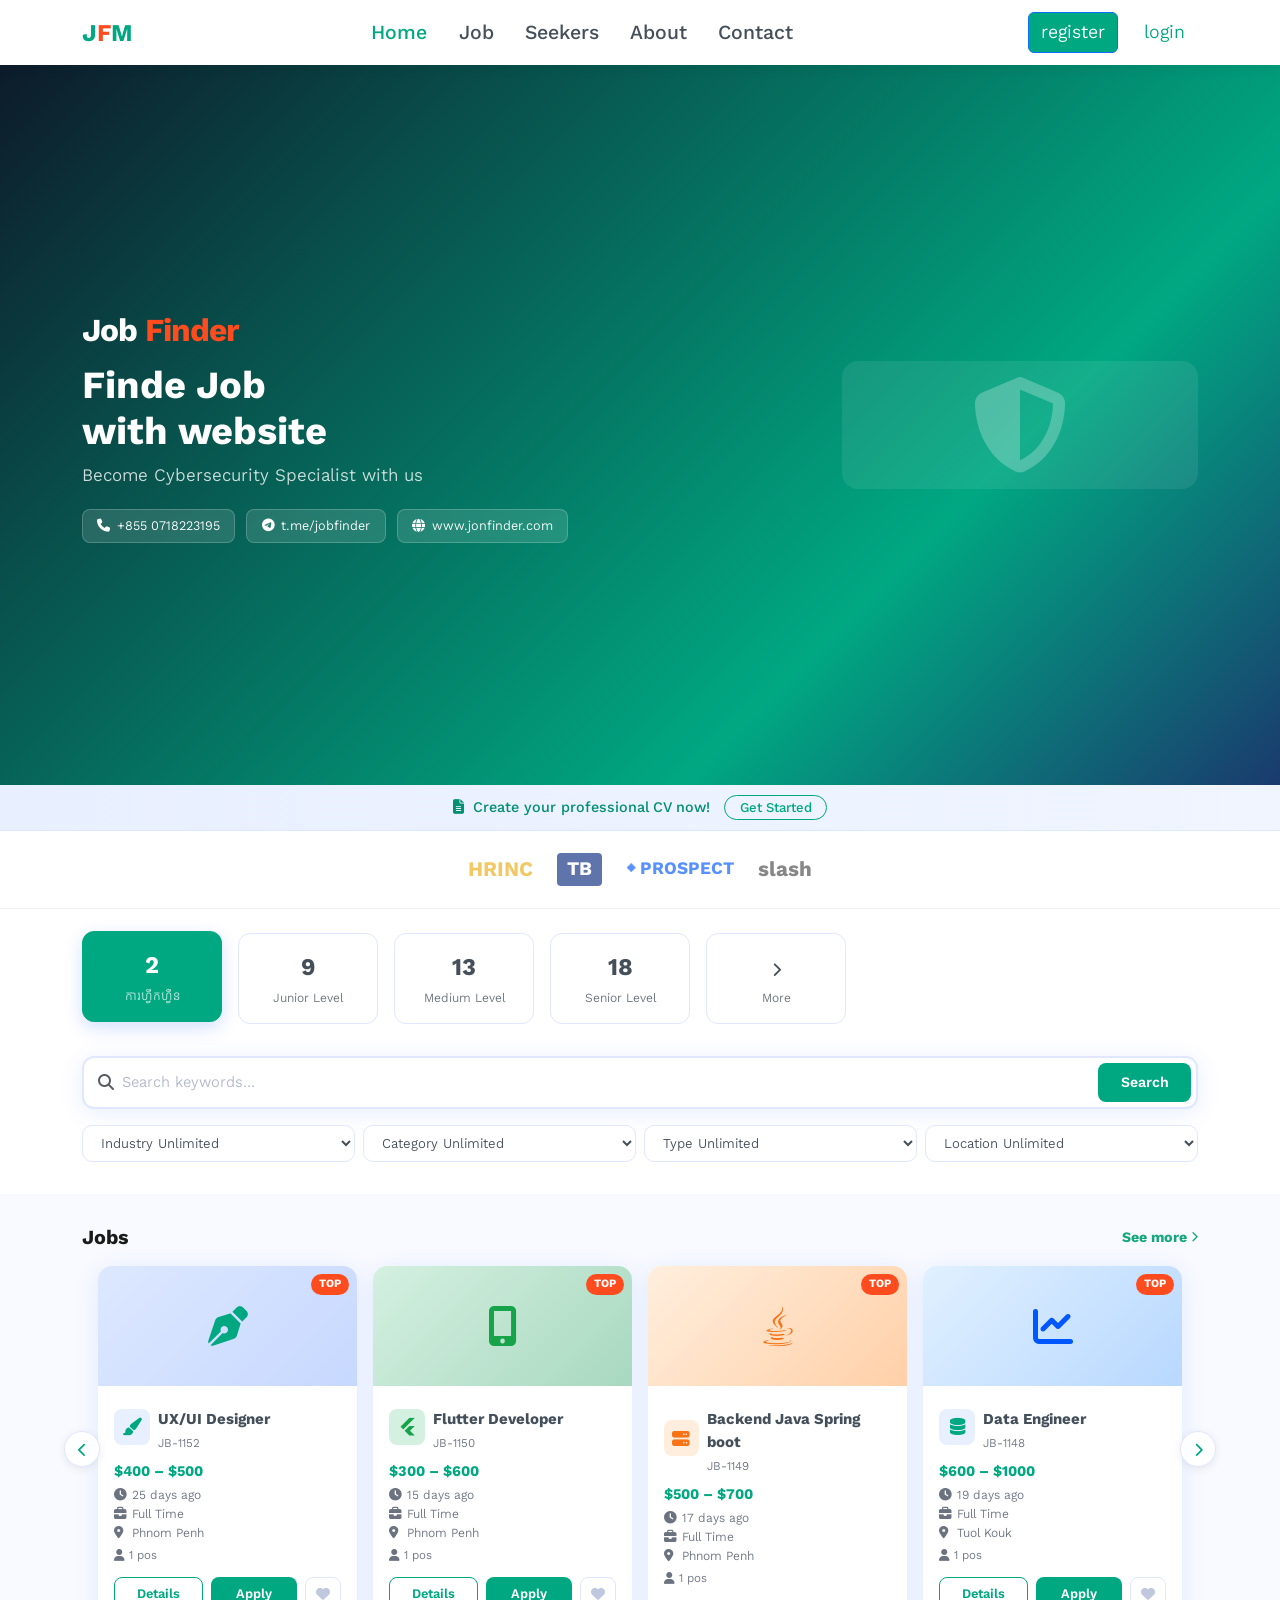
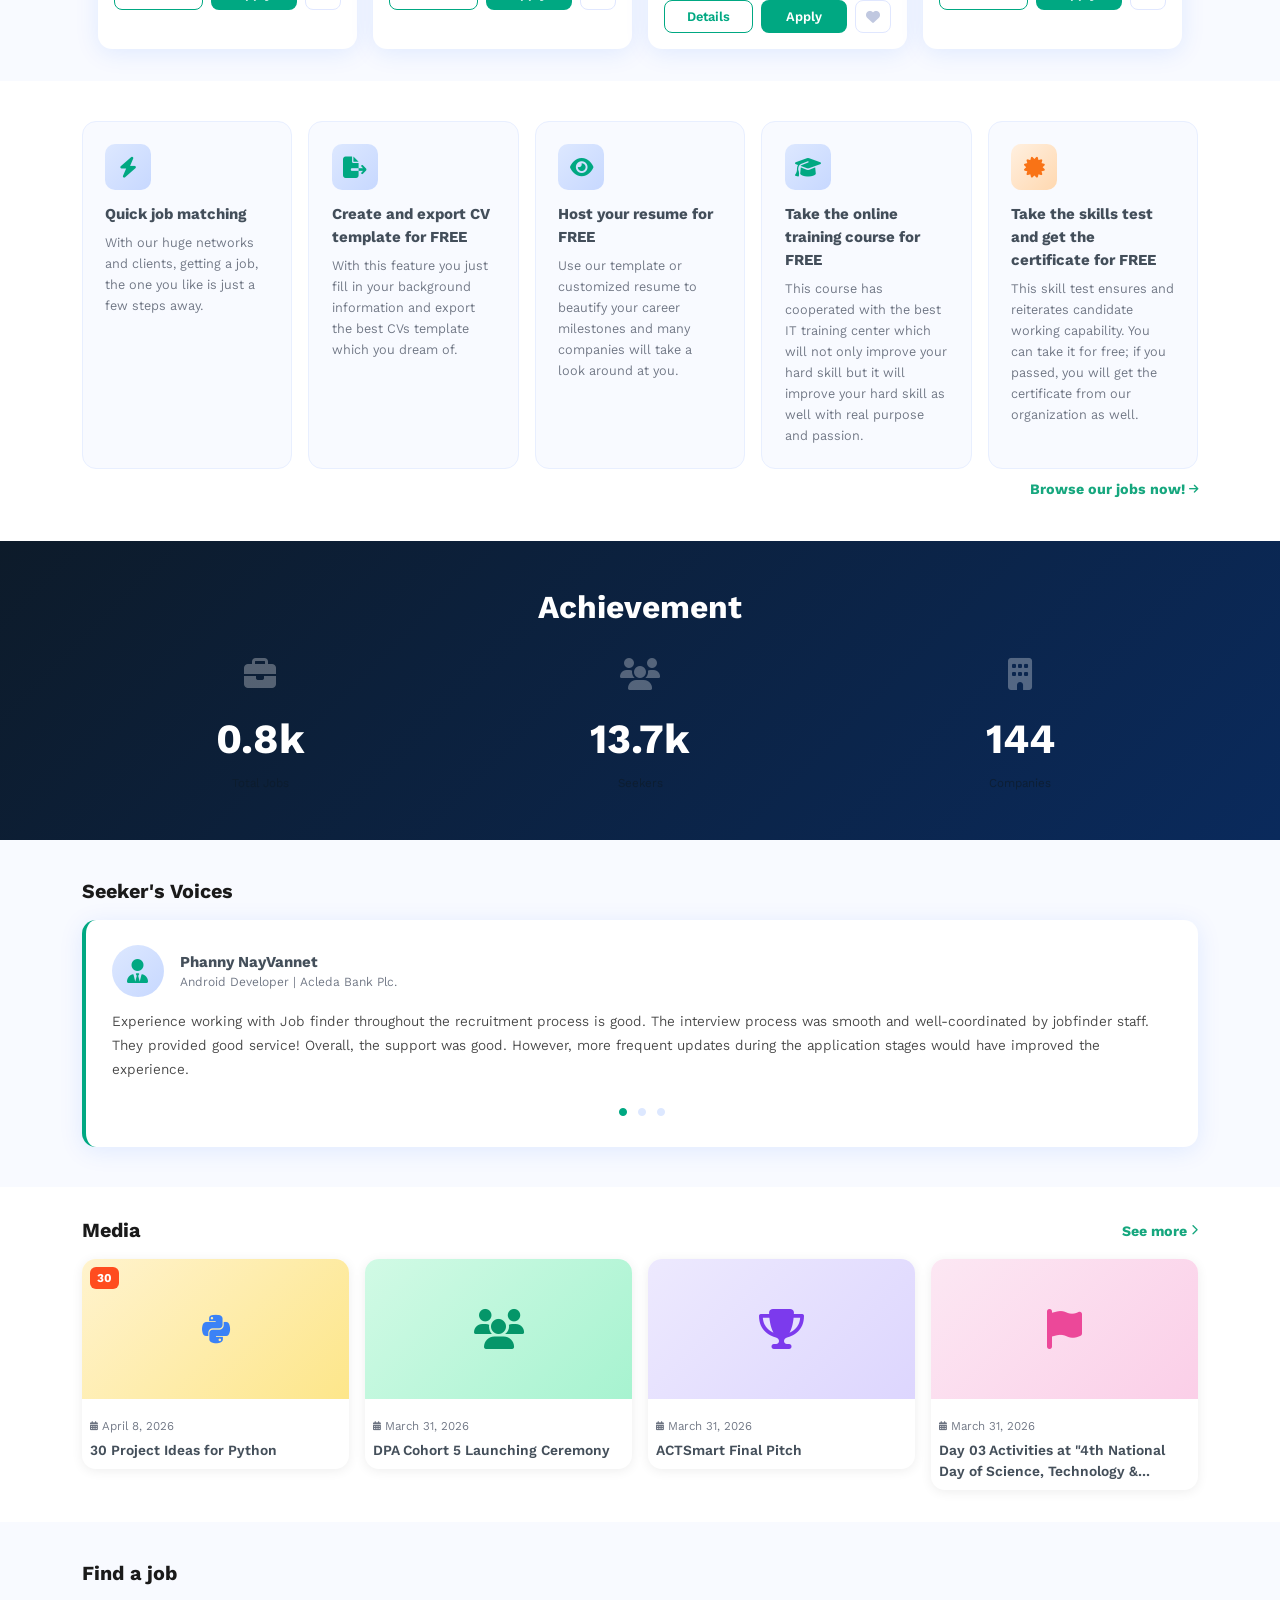
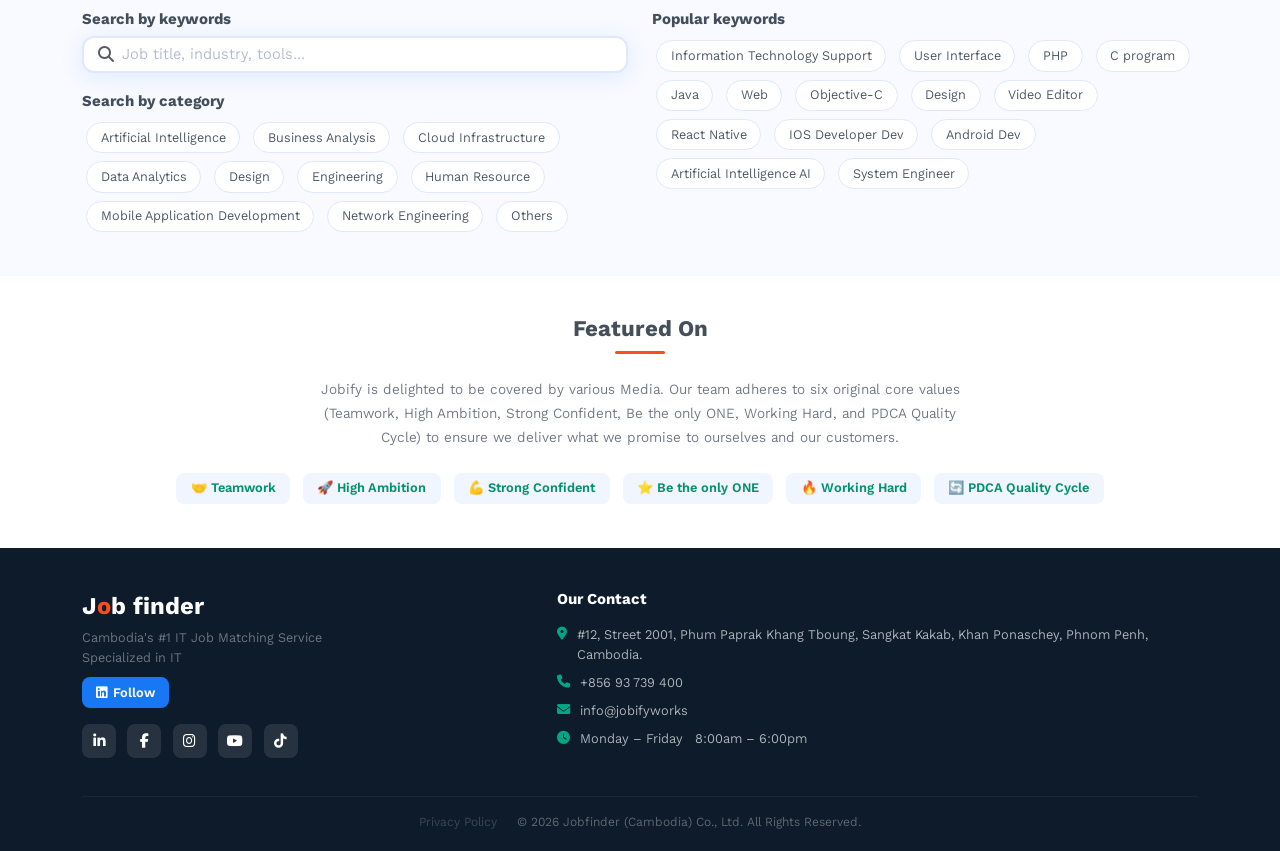
==== commit 71867fbb: "new" ====
--- a/frontend/index.html
+++ b/frontend/index.html
@@ -38,8 +38,8 @@
           <li class="nav-item fs-4"><a class="nav-link fs-5" href="asset/page/contact.html">Contact</a></li>
         </ul>
         <div class="navbar-icons d-flex align-items-center">
-          <a href="#" class="btn btn-primary text-while" style="color: white !important;">register</a>
-          <a href="#" class="btn text-primary">login</a>
+          <a href="asset/page/register.html" class="btn btn-primary text-while" style="color: white !important;">register</a>
+          <a href="asset/page/login.html" class="btn text-primary">login</a>
         </div>
       </div>
     </div>
--- a/frontend/asset/css/style.css
+++ b/frontend/asset/css/style.css
@@ -12,6 +12,9 @@
 
 .text-primary {
   color: var(--primary) !important;
+}
+.text-primary-dark {
+  color: var(--primary-dark);
 }
 .bg-primary {
   background-color: var(--primary) !important;
@@ -918,4 +921,412 @@
   inset: 0;
   background: url("data:image/svg+xml,%3Csvg width='60' height='60' viewBox='0 0 60 60' xmlns='http://www.w3.org/2000/svg'%3E%3Cg fill='none' fill-rule='evenodd'%3E%3Cg fill='%2300b894' fill-opacity='0.06'%3E%3Cpath d='M36 34v-4h-2v4h-4v2h4v4h2v-4h4v-2h-4zm0-30V0h-2v4h-4v2h4v4h2V6h4V4h-4zM6 34v-4H4v4H0v2h4v4h2v-4h4v-2H6zM6 4V0H4v4H0v2h4v4h2V6h4V4H6z'/%3E%3C/g%3E%3C/g%3E%3C/svg%3E");
   pointer-events: none;
-}+}
+/* about page */
+/* ── Hero ── */
+.hero-about {
+  background: linear-gradient(135deg, #0d2b2b 0%, #16a77e 100%);
+  padding: 80px 0 60px;
+  position: relative;
+  overflow: hidden;
+}
+.hero-about::before {
+  content: "";
+  position: absolute;
+  inset: 0;
+  background: url("data:image/svg+xml,%3Csvg width='60' height='60' viewBox='0 0 60 60' xmlns='http://www.w3.org/2000/svg'%3E%3Cg fill='none' fill-rule='evenodd'%3E%3Cg fill='%23ffffff' fill-opacity='0.04'%3E%3Cpath d='M36 34v-4h-2v4h-4v2h4v4h2v-4h4v-2h-4zm0-30V0h-2v4h-4v2h4v4h2V6h4V4h-4zM6 34v-4H4v4H0v2h4v4h2v-4h4v-2H6zM6 4V0H4v4H0v2h4v4h2V6h4V4H6z'/%3E%3C/g%3E%3C/g%3E%3C/svg%3E");
+}
+.hero-about h1 {
+  color: #fff;
+  font-size: 2.8rem;
+  font-weight: 800;
+}
+
+/* ── Section title ── */
+.section-title {
+  font-weight: 800;
+  font-size: 1.25rem;
+  color: #1a1a1a;
+}
+.see-more {
+  color: #16a77e;
+  font-weight: 700;
+  text-decoration: none;
+  font-size: 0.9rem;
+}
+.see-more:hover {
+  text-decoration: underline;
+}
+/* ── Team Members ── */
+.team-card {
+  border: none;
+  border-radius: 16px;
+  box-shadow: 0 2px 12px rgba(0, 0, 0, 0.07);
+  overflow: hidden;
+  transition: transform 0.2s;
+  text-align: center;
+}
+.team-card:hover {
+  transform: translateY(-4px);
+}
+.team-avatar {
+  width: 80px;
+  height: 80px;
+  border-radius: 50%;
+  object-fit: cover;
+  border: 3px solid #16a77e;
+}
+.team-avatar-placeholder {
+  width: 80px;
+  height: 80px;
+  border-radius: 50%;
+  background: linear-gradient(135deg, #16a77e, #0d6efd);
+  display: flex;
+  align-items: center;
+  justify-content: center;
+  color: #fff;
+  font-size: 1.6rem;
+  font-weight: 800;
+  margin: 0 auto;
+  border: 3px solid #16a77e;
+}
+.social-links a {
+  color: #aaa;
+  font-size: 1rem;
+  margin: 0 4px;
+  transition: color 0.2s;
+}
+.social-links a:hover {
+  color: #16a77e;
+}
+
+/* ── How it Works ── */
+.step-circle {
+  width: 56px;
+  height: 56px;
+  border-radius: 50%;
+  background: #e8f8f2;
+  color: #16a77e;
+  font-size: 1.4rem;
+  display: flex;
+  align-items: center;
+  justify-content: center;
+  margin: 0 auto 14px;
+  font-weight: 800;
+}
+.step-line {
+  flex: 1;
+  height: 2px;
+  background: #e0e0e0;
+  margin: 0 8px;
+  position: relative;
+  top: -20px;
+}
+
+/* ── Testimonials ── */
+.testi-card {
+  border-radius: 16px;
+  padding: 28px;
+  border: none;
+  box-shadow: 0 2px 14px rgba(0, 0, 0, 0.07);
+}
+.testi-stars {
+  color: #f4b400;
+}
+.testi-avatar {
+  width: 48px;
+  height: 48px;
+  border-radius: 50%;
+  object-fit: cover;
+}
+.testi-avatar-placeholder {
+  width: 48px;
+  height: 48px;
+  border-radius: 50%;
+  background: linear-gradient(135deg, #16a77e, #0d6efd);
+  display: flex;
+  align-items: center;
+  justify-content: center;
+  color: #fff;
+  font-weight: 800;
+  font-size: 1rem;
+}
+
+/* ── Partners ── */
+.partner-logo {
+  background: #fff;
+  border-radius: 12px;
+  padding: 18px 28px;
+  display: flex;
+  align-items: center;
+  justify-content: center;
+  box-shadow: 0 2px 10px rgba(0, 0, 0, 0.06);
+  color: #555;
+  font-weight: 700;
+  font-size: 1rem;
+  transition: box-shadow 0.2s;
+}
+.partner-logo:hover {
+  box-shadow: 0 4px 18px rgba(22, 167, 126, 0.2);
+  color: #16a77e;
+}
+/* ── FAQ ── */
+.accordion-button:not(.collapsed) {
+  color: #16a77e;
+  background: #e8f8f2;
+  box-shadow: none;
+}
+.accordion-button:focus {
+  box-shadow: none;
+}
+.accordion-item {
+  border: 1px solid #eee;
+  border-radius: 10px !important;
+  margin-bottom: 10px;
+  overflow: hidden;
+}
+
+/* ── CTA ── */
+.cta-section {
+  background: linear-gradient(135deg, #0d2b2b 0%, #16a77e 100%);
+  border-radius: 20px;
+  padding: 60px 40px;
+  color: #fff;
+  text-align: center;
+}
+.cta-section h2 {
+  font-weight: 800;
+  font-size: 2rem;
+}
+.btn-cta-white {
+  background: #fff;
+  color: #16a77e;
+  border-radius: 10px;
+  font-weight: 700;
+  padding: 12px 32px;
+  border: none;
+}
+.btn-cta-white:hover {
+  background: #f0faf7;
+  color: #128f6a;
+}
+.btn-cta-outline {
+  background: transparent;
+  color: #fff;
+  border: 2px solid rgba(255, 255, 255, 0.6);
+  border-radius: 10px;
+  font-weight: 700;
+  padding: 12px 32px;
+}
+.btn-cta-outline:hover {
+  background: rgba(255, 255, 255, 0.1);
+  color: #fff;
+  border-color: #fff;
+}
+
+/* bg section */
+.bg-light-green {
+  background: #f0faf7;
+}
+/* ---------contact page */
+/* ── Hero ── */
+.hero-contact {
+  background: linear-gradient(135deg, #0d2b2b 0%, #16a77e 100%);
+  padding: 80px 0 60px;
+  position: relative;
+  overflow: hidden;
+}
+.hero-contact::before {
+  content: "";
+  position: absolute;
+  inset: 0;
+  background: url("data:image/svg+xml,%3Csvg width='60' height='60' viewBox='0 0 60 60' xmlns='http://www.w3.org/2000/svg'%3E%3Cg fill='none' fill-rule='evenodd'%3E%3Cg fill='%23ffffff' fill-opacity='0.04'%3E%3Cpath d='M36 34v-4h-2v4h-4v2h4v4h2v-4h4v-2h-4zm0-30V0h-2v4h-4v2h4v4h2V6h4V4h-4zM6 34v-4H4v4H0v2h4v4h2v-4h4v-2H6zM6 4V0H4v4H0v2h4v4h2V6h4V4H6z'/%3E%3C/g%3E%3C/g%3E%3C/svg%3E");
+}
+.hero-contact h1 {
+  color: #fff;
+  font-size: 2.8rem;
+  font-weight: 800;
+}
+
+/* ── Info Cards ── */
+.info-card {
+  border: none;
+  border-radius: 16px;
+  padding: 28px 20px;
+  text-align: center;
+  box-shadow: 0 2px 14px rgba(0, 0, 0, 0.07);
+  transition:
+    transform 0.2s,
+    box-shadow 0.2s;
+  height: 100%;
+}
+.info-card:hover {
+  transform: translateY(-4px);
+  box-shadow: 0 8px 24px rgba(0, 0, 0, 0.12);
+}
+.info-icon {
+  width: 60px;
+  height: 60px;
+  border-radius: 16px;
+  display: flex;
+  align-items: center;
+  justify-content: center;
+  font-size: 1.6rem;
+  margin: 0 auto 16px;
+}
+.info-card h6 {
+  font-weight: 800;
+  font-size: 1rem;
+  margin-bottom: 6px;
+}
+.info-card p,
+.info-card a {
+  font-size: 0.88rem;
+  color: #666;
+  text-decoration: none;
+}
+.info-card a:hover {
+  color: #16a77e;
+}
+
+/* ── Contact Form ── */
+.form-section {
+  background: #fff;
+  border-radius: 20px;
+  box-shadow: 0 4px 24px rgba(0, 0, 0, 0.08);
+  padding: 40px;
+}
+.form-label {
+  font-weight: 700;
+  font-size: 0.88rem;
+  color: #333;
+}
+.form-control,
+.form-select {
+  border: 1.5px solid #e0e0e0;
+  border-radius: 10px;
+  padding: 11px 14px;
+  font-size: 0.9rem;
+  transition:
+    border-color 0.2s,
+    box-shadow 0.2s;
+}
+.form-control:focus,
+.form-select:focus {
+  border-color: #16a77e;
+  box-shadow: 0 0 0 3px rgba(22, 167, 126, 0.12);
+}
+.form-control::placeholder {
+  color: #bbb;
+}
+.btn-send {
+  background: #16a77e;
+  color: #fff;
+  border: none;
+  border-radius: 10px;
+  font-weight: 700;
+  padding: 12px 36px;
+  font-size: 0.95rem;
+  transition:
+    background 0.2s,
+    transform 0.1s;
+}
+.btn-send:hover {
+  background: #128f6a;
+  color: #fff;
+  transform: translateY(-1px);
+}
+.char-count {
+  font-size: 0.78rem;
+  color: #aaa;
+}
+
+/* ── Map placeholder ── */
+.map-box {
+  border-radius: 16px;
+  overflow: hidden;
+  border: 2px solid #e8f8f2;
+  background: linear-gradient(135deg, #e8f8f2 0%, #d4f0e0 100%);
+  height: 100%;
+  min-height: 320px;
+  display: flex;
+  align-items: center;
+  justify-content: center;
+  flex-direction: column;
+  color: #16a77e;
+  position: relative;
+}
+.map-pin {
+  font-size: 3rem;
+  animation: bounce 1.6s infinite;
+}
+@keyframes bounce {
+  0%,
+  100% {
+    transform: translateY(0);
+  }
+  50% {
+    transform: translateY(-8px);
+  }
+}
+
+/* ── Social Links ── */
+.social-btn {
+  display: flex;
+  align-items: center;
+  gap: 12px;
+  padding: 14px 18px;
+  border-radius: 12px;
+  border: 1.5px solid #eee;
+  text-decoration: none;
+  color: #333;
+  font-weight: 700;
+  font-size: 0.88rem;
+  transition: all 0.2s;
+}
+.social-btn:hover {
+  border-color: #16a77e;
+  color: #16a77e;
+  background: #f0faf7;
+}
+.social-btn .s-icon {
+  width: 38px;
+  height: 38px;
+  border-radius: 10px;
+  display: flex;
+  align-items: center;
+  justify-content: center;
+  font-size: 1.1rem;
+  color: #fff;
+  flex-shrink: 0;
+}
+
+/* ── Office Hours ── */
+.hours-row {
+  display: flex;
+  justify-content: space-between;
+  padding: 10px 0;
+  border-bottom: 1px solid #f0f0f0;
+  font-size: 0.88rem;
+}
+.hours-row:last-child {
+  border-bottom: none;
+}
+.badge-open {
+  background: #e8f8f2;
+  color: #16a77e;
+  font-size: 0.75rem;
+  font-weight: 700;
+  padding: 3px 10px;
+  border-radius: 20px;
+}
+.badge-closed {
+  background: #fce8e8;
+  color: #dc3545;
+  font-size: 0.75rem;
+  font-weight: 700;
+  padding: 3px 10px;
+  border-radius: 20px;
+}
+
+/* ------------login  page*/
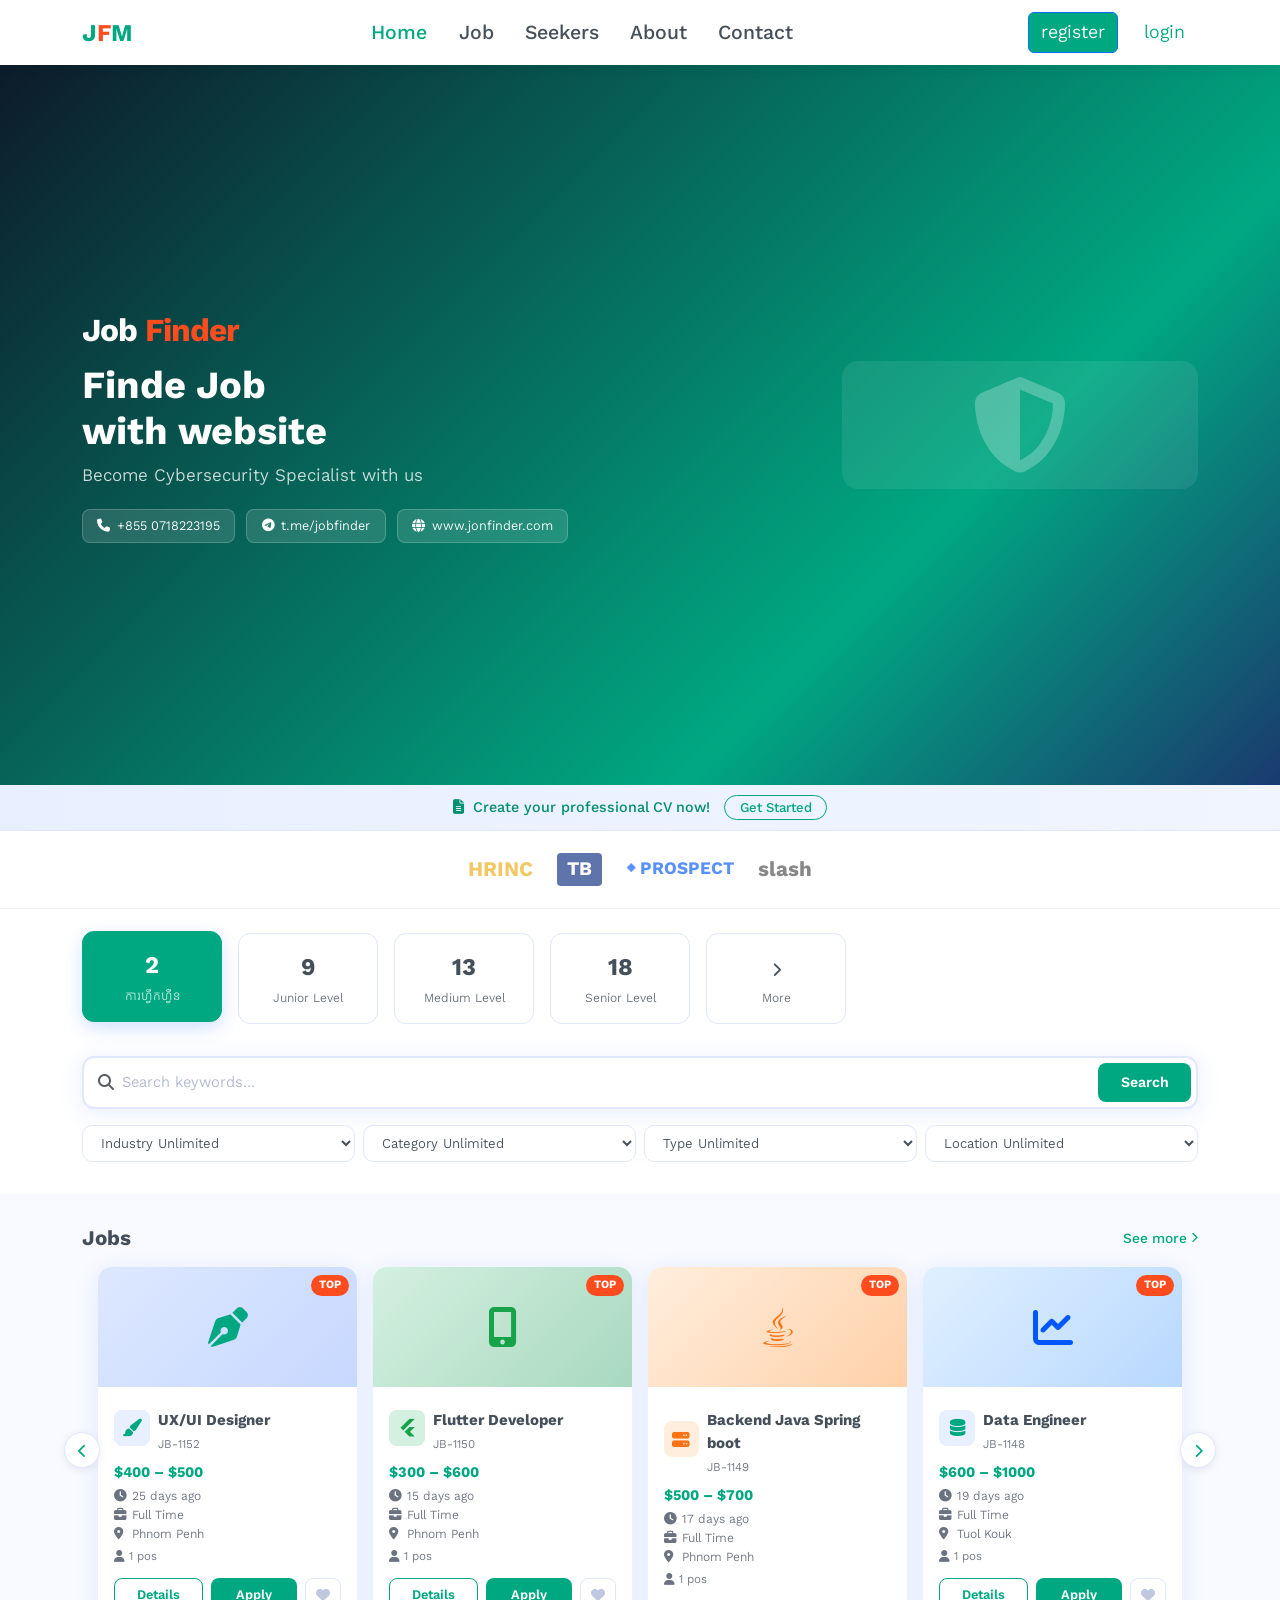
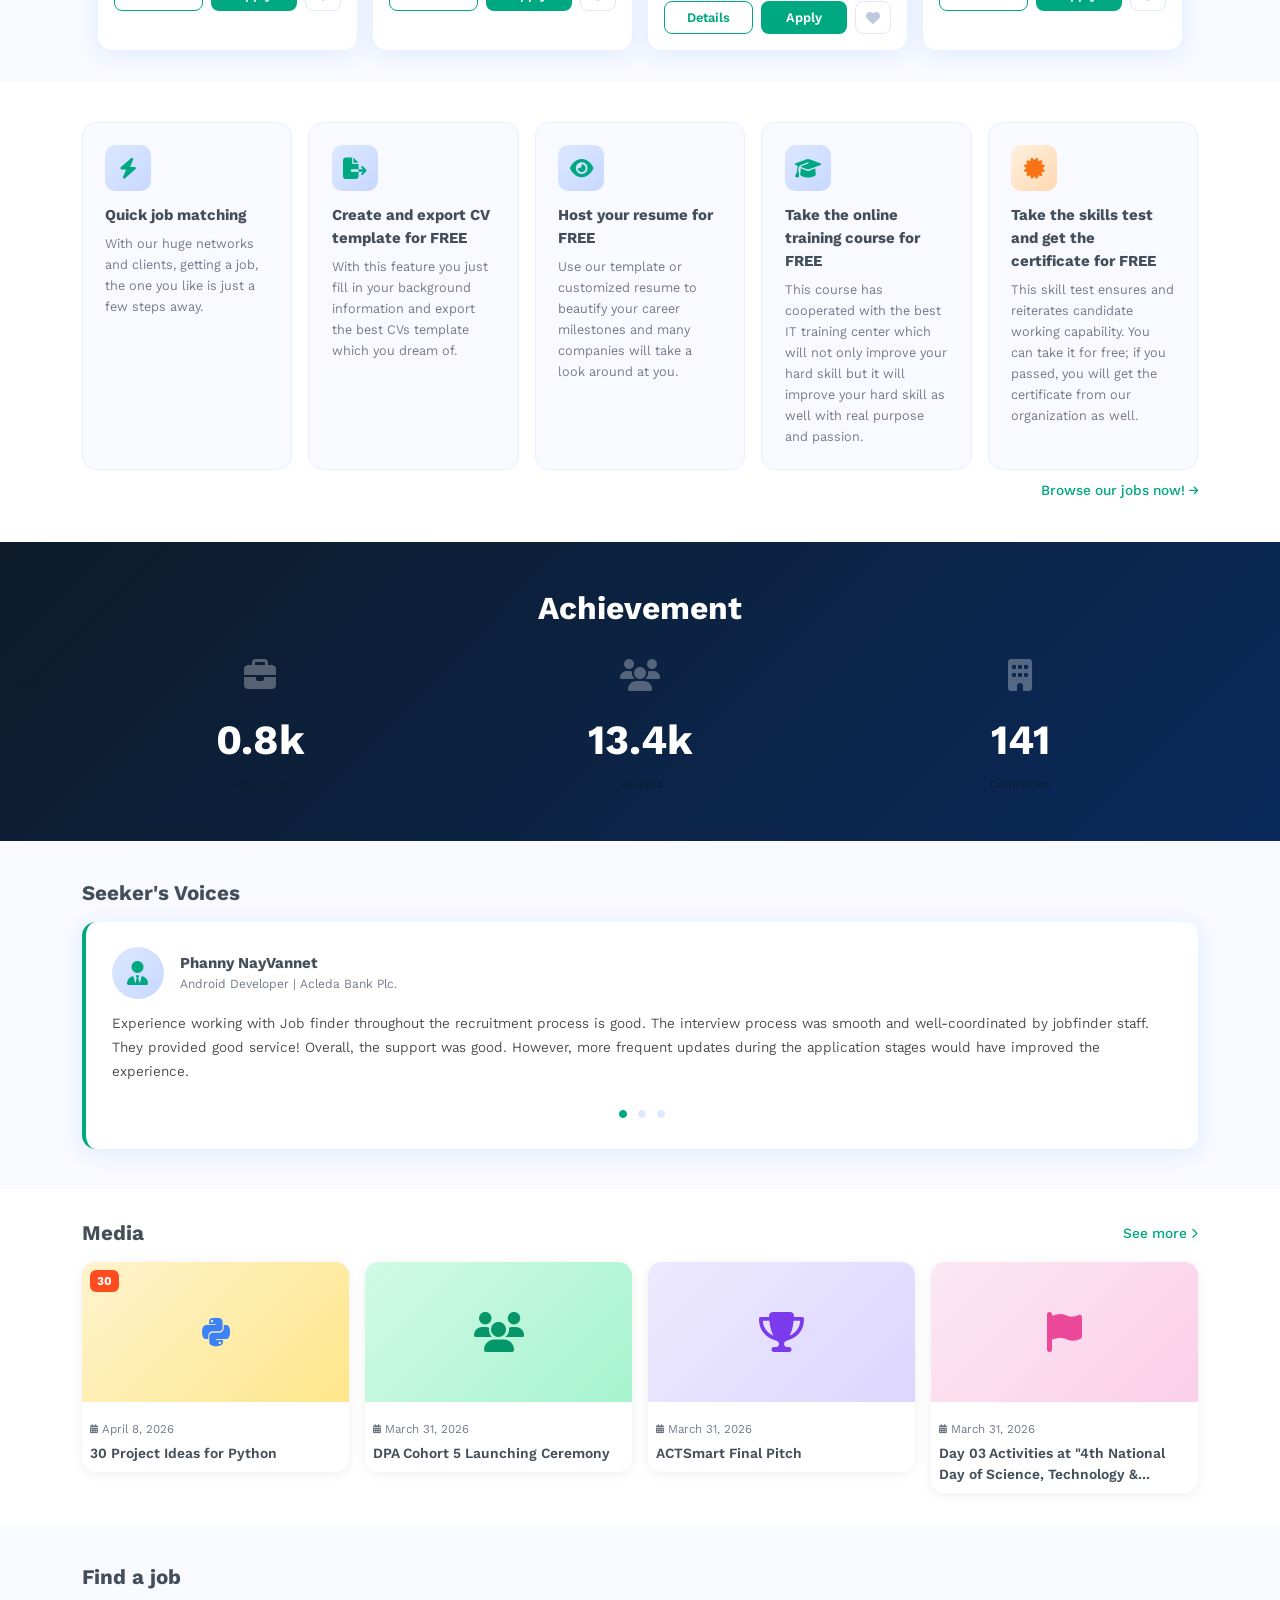
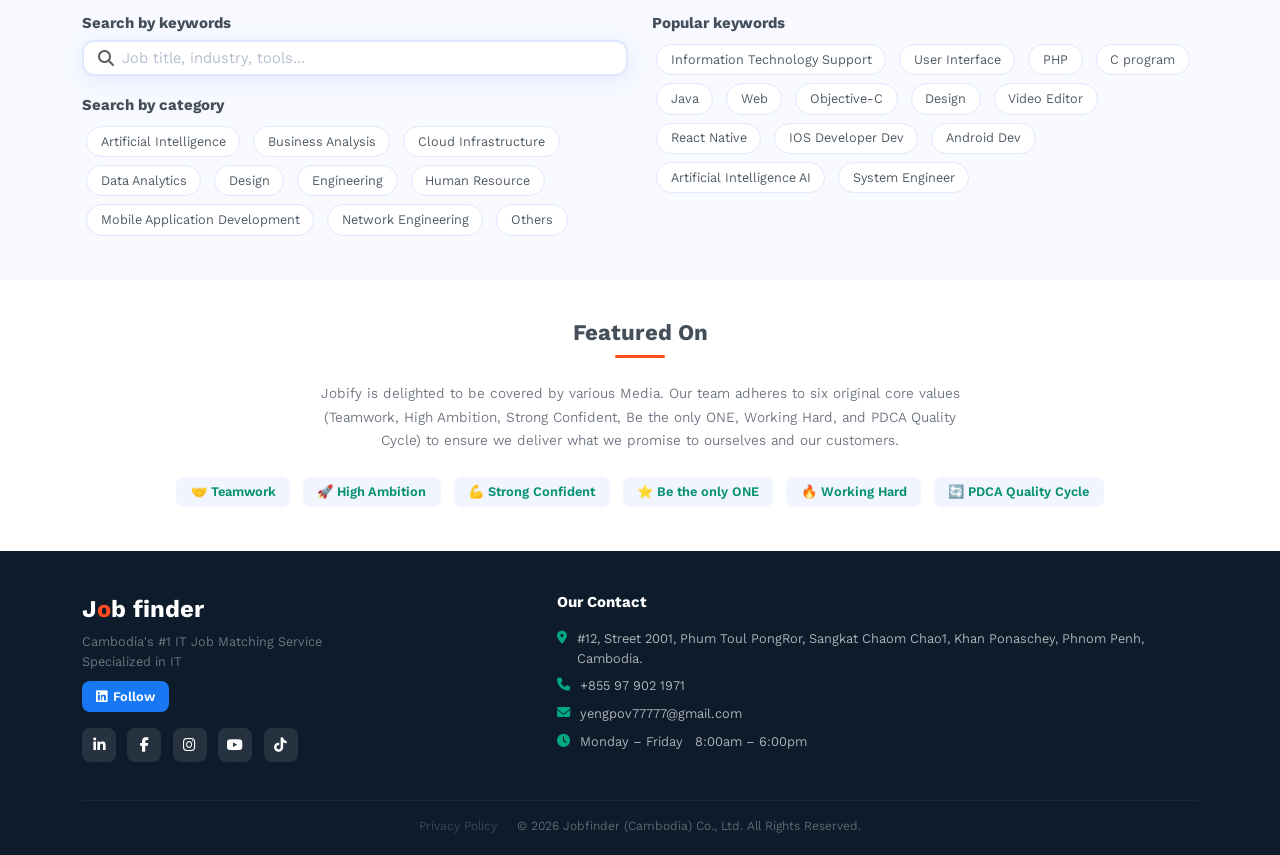
==== commit cb989d6e: "Merge branch 'main' of https://github.com/ctjobfinder/jfm" ====
--- a/frontend/index.html
+++ b/frontend/index.html
@@ -38,8 +38,8 @@
           <li class="nav-item fs-4"><a class="nav-link fs-5" href="asset/page/contact.html">Contact</a></li>
         </ul>
         <div class="navbar-icons d-flex align-items-center">
-          <a href="asset/page/register.html" class="btn btn-primary text-while" style="color: white !important;">register</a>
-          <a href="asset/page/login.html" class="btn text-primary">login</a>
+          <a href="#" class="btn btn-primary text-while" style="color: white !important;">register</a>
+          <a href="#" class="btn text-primary">login</a>
         </div>
       </div>
     </div>
@@ -557,16 +557,16 @@
           <ul class="list-unstyled footer-contact">
             <li>
               <i class="fas fa-map-marker-alt"></i>
-              <span>#12, Street 2001, Phum Paprak Khang Tboung, Sangkat Kakab, Khan Ponaschey, Phnom Penh,
+              <span>#12, Street 2001, Phum Toul PongRor, Sangkat Chaom Chao1, Khan Ponaschey, Phnom Penh,
                 Cambodia.</span>
             </li>
             <li>
               <i class="fas fa-phone"></i>
-              <span>+856 93 739 400</span>
+              <span>+855 97 902 1971</span>
             </li>
             <li>
               <i class="fas fa-envelope"></i>
-              <span>info@jobifyworks</span>
+              <span>yengpov77777@gmail.com</span>
             </li>
             <li>
               <i class="fas fa-clock"></i>
--- a/frontend/asset/css/style.css
+++ b/frontend/asset/css/style.css
@@ -13,9 +13,6 @@
 .text-primary {
   color: var(--primary) !important;
 }
-.text-primary-dark {
-  color: var(--primary-dark);
-}
 .bg-primary {
   background-color: var(--primary) !important;
 }
@@ -921,412 +918,4 @@
   inset: 0;
   background: url("data:image/svg+xml,%3Csvg width='60' height='60' viewBox='0 0 60 60' xmlns='http://www.w3.org/2000/svg'%3E%3Cg fill='none' fill-rule='evenodd'%3E%3Cg fill='%2300b894' fill-opacity='0.06'%3E%3Cpath d='M36 34v-4h-2v4h-4v2h4v4h2v-4h4v-2h-4zm0-30V0h-2v4h-4v2h4v4h2V6h4V4h-4zM6 34v-4H4v4H0v2h4v4h2v-4h4v-2H6zM6 4V0H4v4H0v2h4v4h2V6h4V4H6z'/%3E%3C/g%3E%3C/g%3E%3C/svg%3E");
   pointer-events: none;
-}
-/* about page */
-/* ── Hero ── */
-.hero-about {
-  background: linear-gradient(135deg, #0d2b2b 0%, #16a77e 100%);
-  padding: 80px 0 60px;
-  position: relative;
-  overflow: hidden;
-}
-.hero-about::before {
-  content: "";
-  position: absolute;
-  inset: 0;
-  background: url("data:image/svg+xml,%3Csvg width='60' height='60' viewBox='0 0 60 60' xmlns='http://www.w3.org/2000/svg'%3E%3Cg fill='none' fill-rule='evenodd'%3E%3Cg fill='%23ffffff' fill-opacity='0.04'%3E%3Cpath d='M36 34v-4h-2v4h-4v2h4v4h2v-4h4v-2h-4zm0-30V0h-2v4h-4v2h4v4h2V6h4V4h-4zM6 34v-4H4v4H0v2h4v4h2v-4h4v-2H6zM6 4V0H4v4H0v2h4v4h2V6h4V4H6z'/%3E%3C/g%3E%3C/g%3E%3C/svg%3E");
-}
-.hero-about h1 {
-  color: #fff;
-  font-size: 2.8rem;
-  font-weight: 800;
-}
-
-/* ── Section title ── */
-.section-title {
-  font-weight: 800;
-  font-size: 1.25rem;
-  color: #1a1a1a;
-}
-.see-more {
-  color: #16a77e;
-  font-weight: 700;
-  text-decoration: none;
-  font-size: 0.9rem;
-}
-.see-more:hover {
-  text-decoration: underline;
-}
-/* ── Team Members ── */
-.team-card {
-  border: none;
-  border-radius: 16px;
-  box-shadow: 0 2px 12px rgba(0, 0, 0, 0.07);
-  overflow: hidden;
-  transition: transform 0.2s;
-  text-align: center;
-}
-.team-card:hover {
-  transform: translateY(-4px);
-}
-.team-avatar {
-  width: 80px;
-  height: 80px;
-  border-radius: 50%;
-  object-fit: cover;
-  border: 3px solid #16a77e;
-}
-.team-avatar-placeholder {
-  width: 80px;
-  height: 80px;
-  border-radius: 50%;
-  background: linear-gradient(135deg, #16a77e, #0d6efd);
-  display: flex;
-  align-items: center;
-  justify-content: center;
-  color: #fff;
-  font-size: 1.6rem;
-  font-weight: 800;
-  margin: 0 auto;
-  border: 3px solid #16a77e;
-}
-.social-links a {
-  color: #aaa;
-  font-size: 1rem;
-  margin: 0 4px;
-  transition: color 0.2s;
-}
-.social-links a:hover {
-  color: #16a77e;
-}
-
-/* ── How it Works ── */
-.step-circle {
-  width: 56px;
-  height: 56px;
-  border-radius: 50%;
-  background: #e8f8f2;
-  color: #16a77e;
-  font-size: 1.4rem;
-  display: flex;
-  align-items: center;
-  justify-content: center;
-  margin: 0 auto 14px;
-  font-weight: 800;
-}
-.step-line {
-  flex: 1;
-  height: 2px;
-  background: #e0e0e0;
-  margin: 0 8px;
-  position: relative;
-  top: -20px;
-}
-
-/* ── Testimonials ── */
-.testi-card {
-  border-radius: 16px;
-  padding: 28px;
-  border: none;
-  box-shadow: 0 2px 14px rgba(0, 0, 0, 0.07);
-}
-.testi-stars {
-  color: #f4b400;
-}
-.testi-avatar {
-  width: 48px;
-  height: 48px;
-  border-radius: 50%;
-  object-fit: cover;
-}
-.testi-avatar-placeholder {
-  width: 48px;
-  height: 48px;
-  border-radius: 50%;
-  background: linear-gradient(135deg, #16a77e, #0d6efd);
-  display: flex;
-  align-items: center;
-  justify-content: center;
-  color: #fff;
-  font-weight: 800;
-  font-size: 1rem;
-}
-
-/* ── Partners ── */
-.partner-logo {
-  background: #fff;
-  border-radius: 12px;
-  padding: 18px 28px;
-  display: flex;
-  align-items: center;
-  justify-content: center;
-  box-shadow: 0 2px 10px rgba(0, 0, 0, 0.06);
-  color: #555;
-  font-weight: 700;
-  font-size: 1rem;
-  transition: box-shadow 0.2s;
-}
-.partner-logo:hover {
-  box-shadow: 0 4px 18px rgba(22, 167, 126, 0.2);
-  color: #16a77e;
-}
-/* ── FAQ ── */
-.accordion-button:not(.collapsed) {
-  color: #16a77e;
-  background: #e8f8f2;
-  box-shadow: none;
-}
-.accordion-button:focus {
-  box-shadow: none;
-}
-.accordion-item {
-  border: 1px solid #eee;
-  border-radius: 10px !important;
-  margin-bottom: 10px;
-  overflow: hidden;
-}
-
-/* ── CTA ── */
-.cta-section {
-  background: linear-gradient(135deg, #0d2b2b 0%, #16a77e 100%);
-  border-radius: 20px;
-  padding: 60px 40px;
-  color: #fff;
-  text-align: center;
-}
-.cta-section h2 {
-  font-weight: 800;
-  font-size: 2rem;
-}
-.btn-cta-white {
-  background: #fff;
-  color: #16a77e;
-  border-radius: 10px;
-  font-weight: 700;
-  padding: 12px 32px;
-  border: none;
-}
-.btn-cta-white:hover {
-  background: #f0faf7;
-  color: #128f6a;
-}
-.btn-cta-outline {
-  background: transparent;
-  color: #fff;
-  border: 2px solid rgba(255, 255, 255, 0.6);
-  border-radius: 10px;
-  font-weight: 700;
-  padding: 12px 32px;
-}
-.btn-cta-outline:hover {
-  background: rgba(255, 255, 255, 0.1);
-  color: #fff;
-  border-color: #fff;
-}
-
-/* bg section */
-.bg-light-green {
-  background: #f0faf7;
-}
-/* ---------contact page */
-/* ── Hero ── */
-.hero-contact {
-  background: linear-gradient(135deg, #0d2b2b 0%, #16a77e 100%);
-  padding: 80px 0 60px;
-  position: relative;
-  overflow: hidden;
-}
-.hero-contact::before {
-  content: "";
-  position: absolute;
-  inset: 0;
-  background: url("data:image/svg+xml,%3Csvg width='60' height='60' viewBox='0 0 60 60' xmlns='http://www.w3.org/2000/svg'%3E%3Cg fill='none' fill-rule='evenodd'%3E%3Cg fill='%23ffffff' fill-opacity='0.04'%3E%3Cpath d='M36 34v-4h-2v4h-4v2h4v4h2v-4h4v-2h-4zm0-30V0h-2v4h-4v2h4v4h2V6h4V4h-4zM6 34v-4H4v4H0v2h4v4h2v-4h4v-2H6zM6 4V0H4v4H0v2h4v4h2V6h4V4H6z'/%3E%3C/g%3E%3C/g%3E%3C/svg%3E");
-}
-.hero-contact h1 {
-  color: #fff;
-  font-size: 2.8rem;
-  font-weight: 800;
-}
-
-/* ── Info Cards ── */
-.info-card {
-  border: none;
-  border-radius: 16px;
-  padding: 28px 20px;
-  text-align: center;
-  box-shadow: 0 2px 14px rgba(0, 0, 0, 0.07);
-  transition:
-    transform 0.2s,
-    box-shadow 0.2s;
-  height: 100%;
-}
-.info-card:hover {
-  transform: translateY(-4px);
-  box-shadow: 0 8px 24px rgba(0, 0, 0, 0.12);
-}
-.info-icon {
-  width: 60px;
-  height: 60px;
-  border-radius: 16px;
-  display: flex;
-  align-items: center;
-  justify-content: center;
-  font-size: 1.6rem;
-  margin: 0 auto 16px;
-}
-.info-card h6 {
-  font-weight: 800;
-  font-size: 1rem;
-  margin-bottom: 6px;
-}
-.info-card p,
-.info-card a {
-  font-size: 0.88rem;
-  color: #666;
-  text-decoration: none;
-}
-.info-card a:hover {
-  color: #16a77e;
-}
-
-/* ── Contact Form ── */
-.form-section {
-  background: #fff;
-  border-radius: 20px;
-  box-shadow: 0 4px 24px rgba(0, 0, 0, 0.08);
-  padding: 40px;
-}
-.form-label {
-  font-weight: 700;
-  font-size: 0.88rem;
-  color: #333;
-}
-.form-control,
-.form-select {
-  border: 1.5px solid #e0e0e0;
-  border-radius: 10px;
-  padding: 11px 14px;
-  font-size: 0.9rem;
-  transition:
-    border-color 0.2s,
-    box-shadow 0.2s;
-}
-.form-control:focus,
-.form-select:focus {
-  border-color: #16a77e;
-  box-shadow: 0 0 0 3px rgba(22, 167, 126, 0.12);
-}
-.form-control::placeholder {
-  color: #bbb;
-}
-.btn-send {
-  background: #16a77e;
-  color: #fff;
-  border: none;
-  border-radius: 10px;
-  font-weight: 700;
-  padding: 12px 36px;
-  font-size: 0.95rem;
-  transition:
-    background 0.2s,
-    transform 0.1s;
-}
-.btn-send:hover {
-  background: #128f6a;
-  color: #fff;
-  transform: translateY(-1px);
-}
-.char-count {
-  font-size: 0.78rem;
-  color: #aaa;
-}
-
-/* ── Map placeholder ── */
-.map-box {
-  border-radius: 16px;
-  overflow: hidden;
-  border: 2px solid #e8f8f2;
-  background: linear-gradient(135deg, #e8f8f2 0%, #d4f0e0 100%);
-  height: 100%;
-  min-height: 320px;
-  display: flex;
-  align-items: center;
-  justify-content: center;
-  flex-direction: column;
-  color: #16a77e;
-  position: relative;
-}
-.map-pin {
-  font-size: 3rem;
-  animation: bounce 1.6s infinite;
-}
-@keyframes bounce {
-  0%,
-  100% {
-    transform: translateY(0);
-  }
-  50% {
-    transform: translateY(-8px);
-  }
-}
-
-/* ── Social Links ── */
-.social-btn {
-  display: flex;
-  align-items: center;
-  gap: 12px;
-  padding: 14px 18px;
-  border-radius: 12px;
-  border: 1.5px solid #eee;
-  text-decoration: none;
-  color: #333;
-  font-weight: 700;
-  font-size: 0.88rem;
-  transition: all 0.2s;
-}
-.social-btn:hover {
-  border-color: #16a77e;
-  color: #16a77e;
-  background: #f0faf7;
-}
-.social-btn .s-icon {
-  width: 38px;
-  height: 38px;
-  border-radius: 10px;
-  display: flex;
-  align-items: center;
-  justify-content: center;
-  font-size: 1.1rem;
-  color: #fff;
-  flex-shrink: 0;
-}
-
-/* ── Office Hours ── */
-.hours-row {
-  display: flex;
-  justify-content: space-between;
-  padding: 10px 0;
-  border-bottom: 1px solid #f0f0f0;
-  font-size: 0.88rem;
-}
-.hours-row:last-child {
-  border-bottom: none;
-}
-.badge-open {
-  background: #e8f8f2;
-  color: #16a77e;
-  font-size: 0.75rem;
-  font-weight: 700;
-  padding: 3px 10px;
-  border-radius: 20px;
-}
-.badge-closed {
-  background: #fce8e8;
-  color: #dc3545;
-  font-size: 0.75rem;
-  font-weight: 700;
-  padding: 3px 10px;
-  border-radius: 20px;
-}
-
-/* ------------login  page*/
+}
